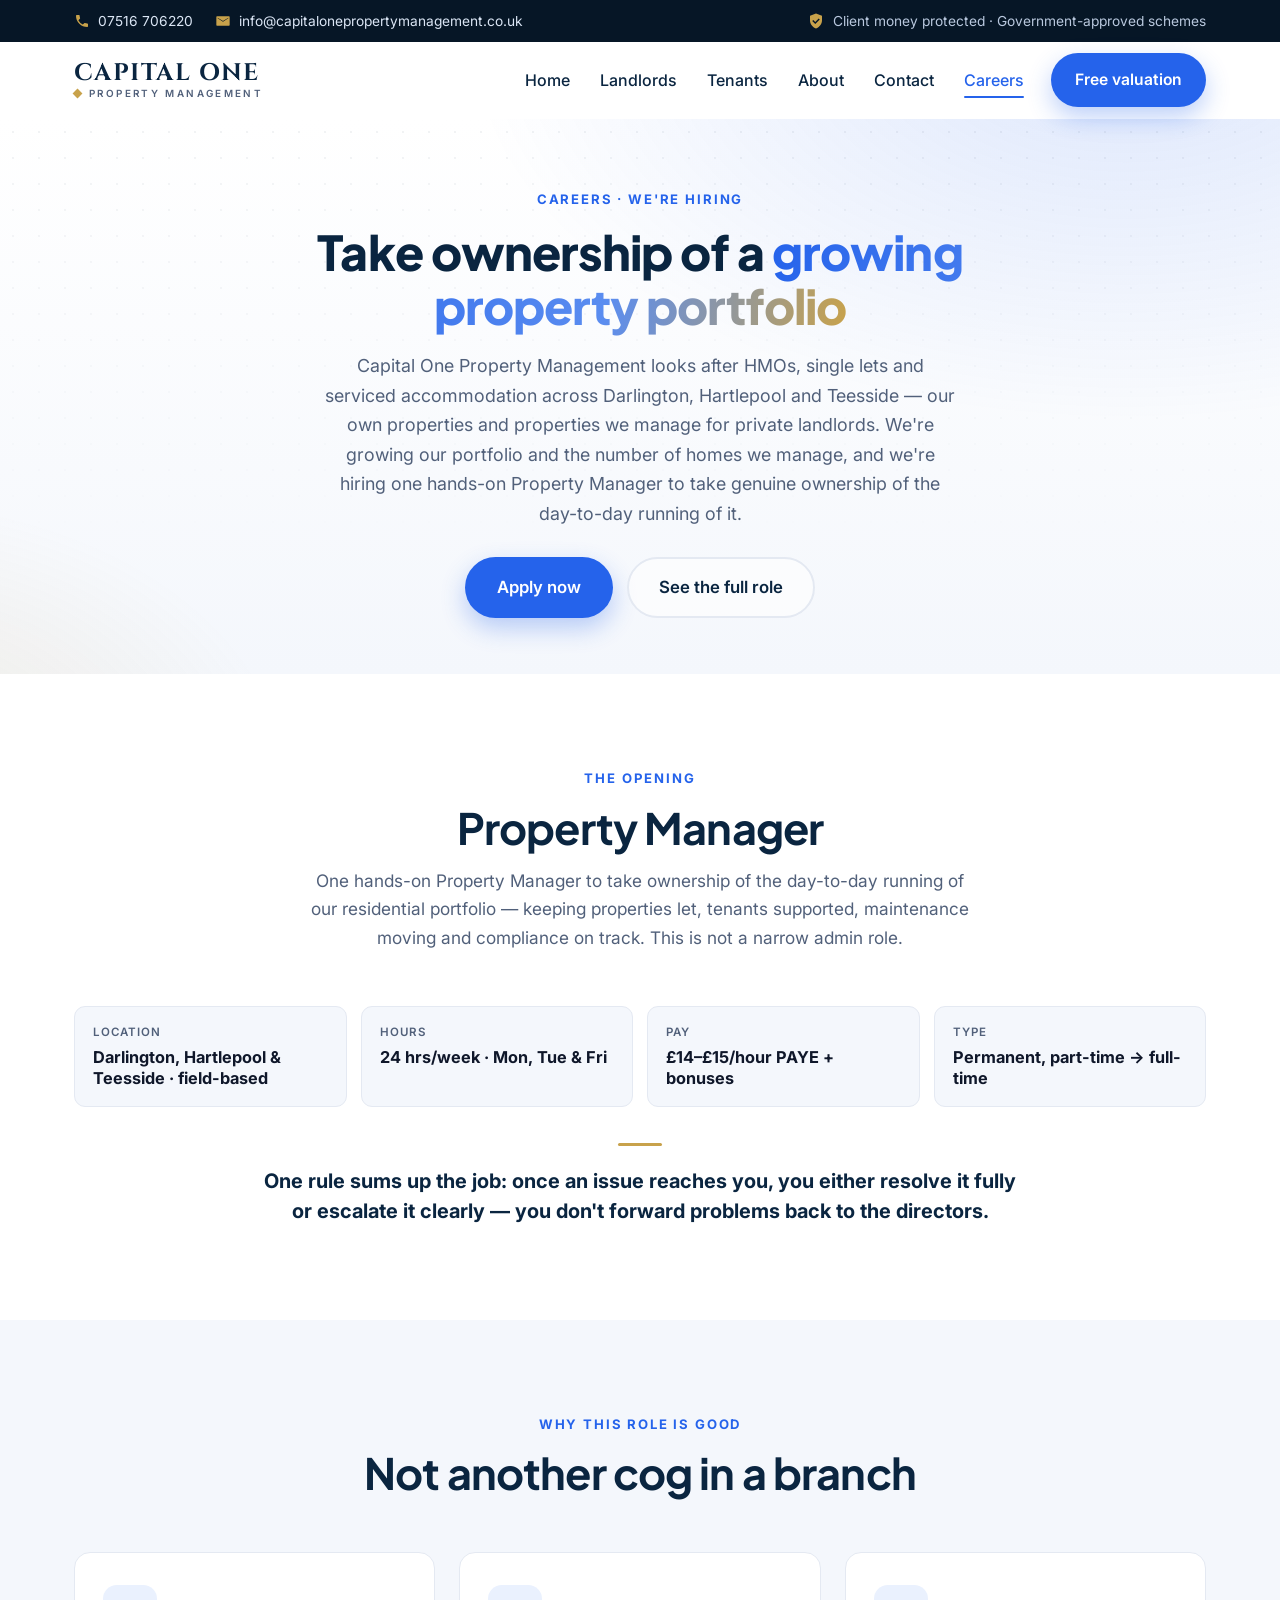
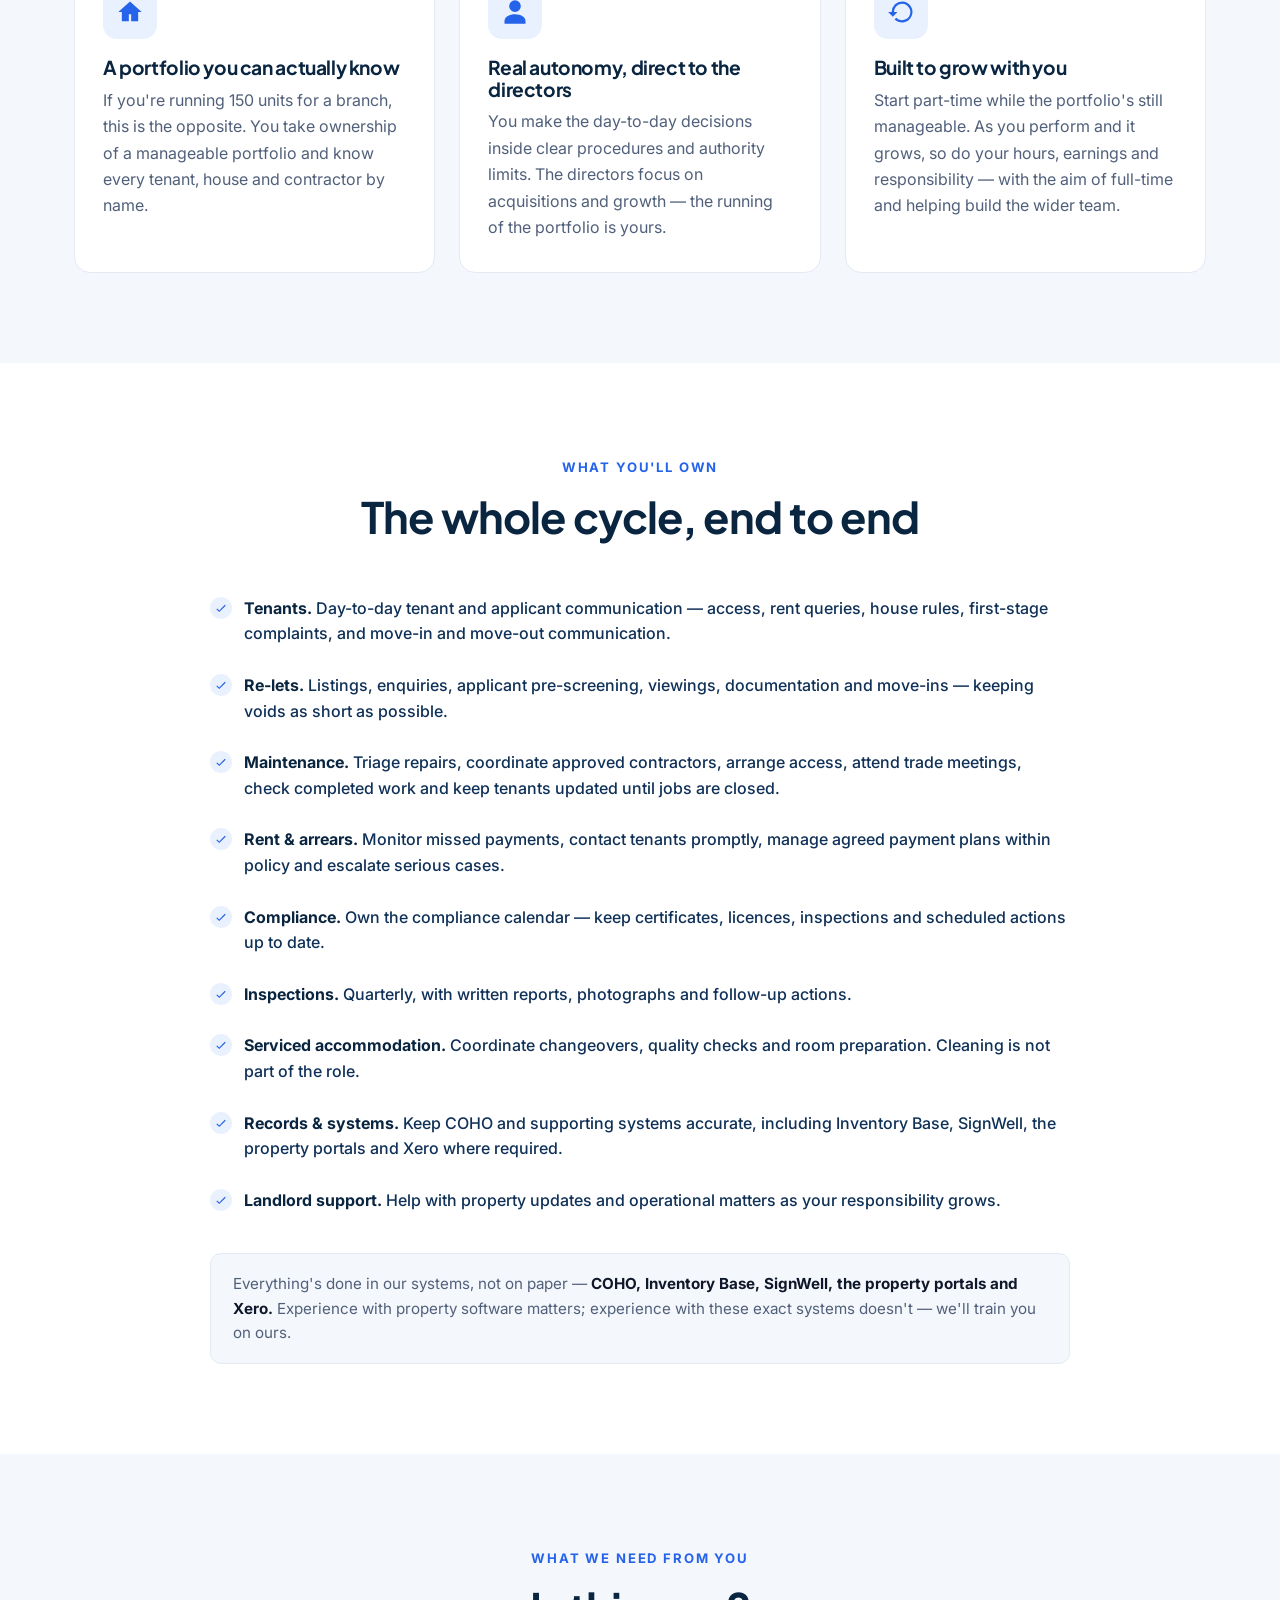
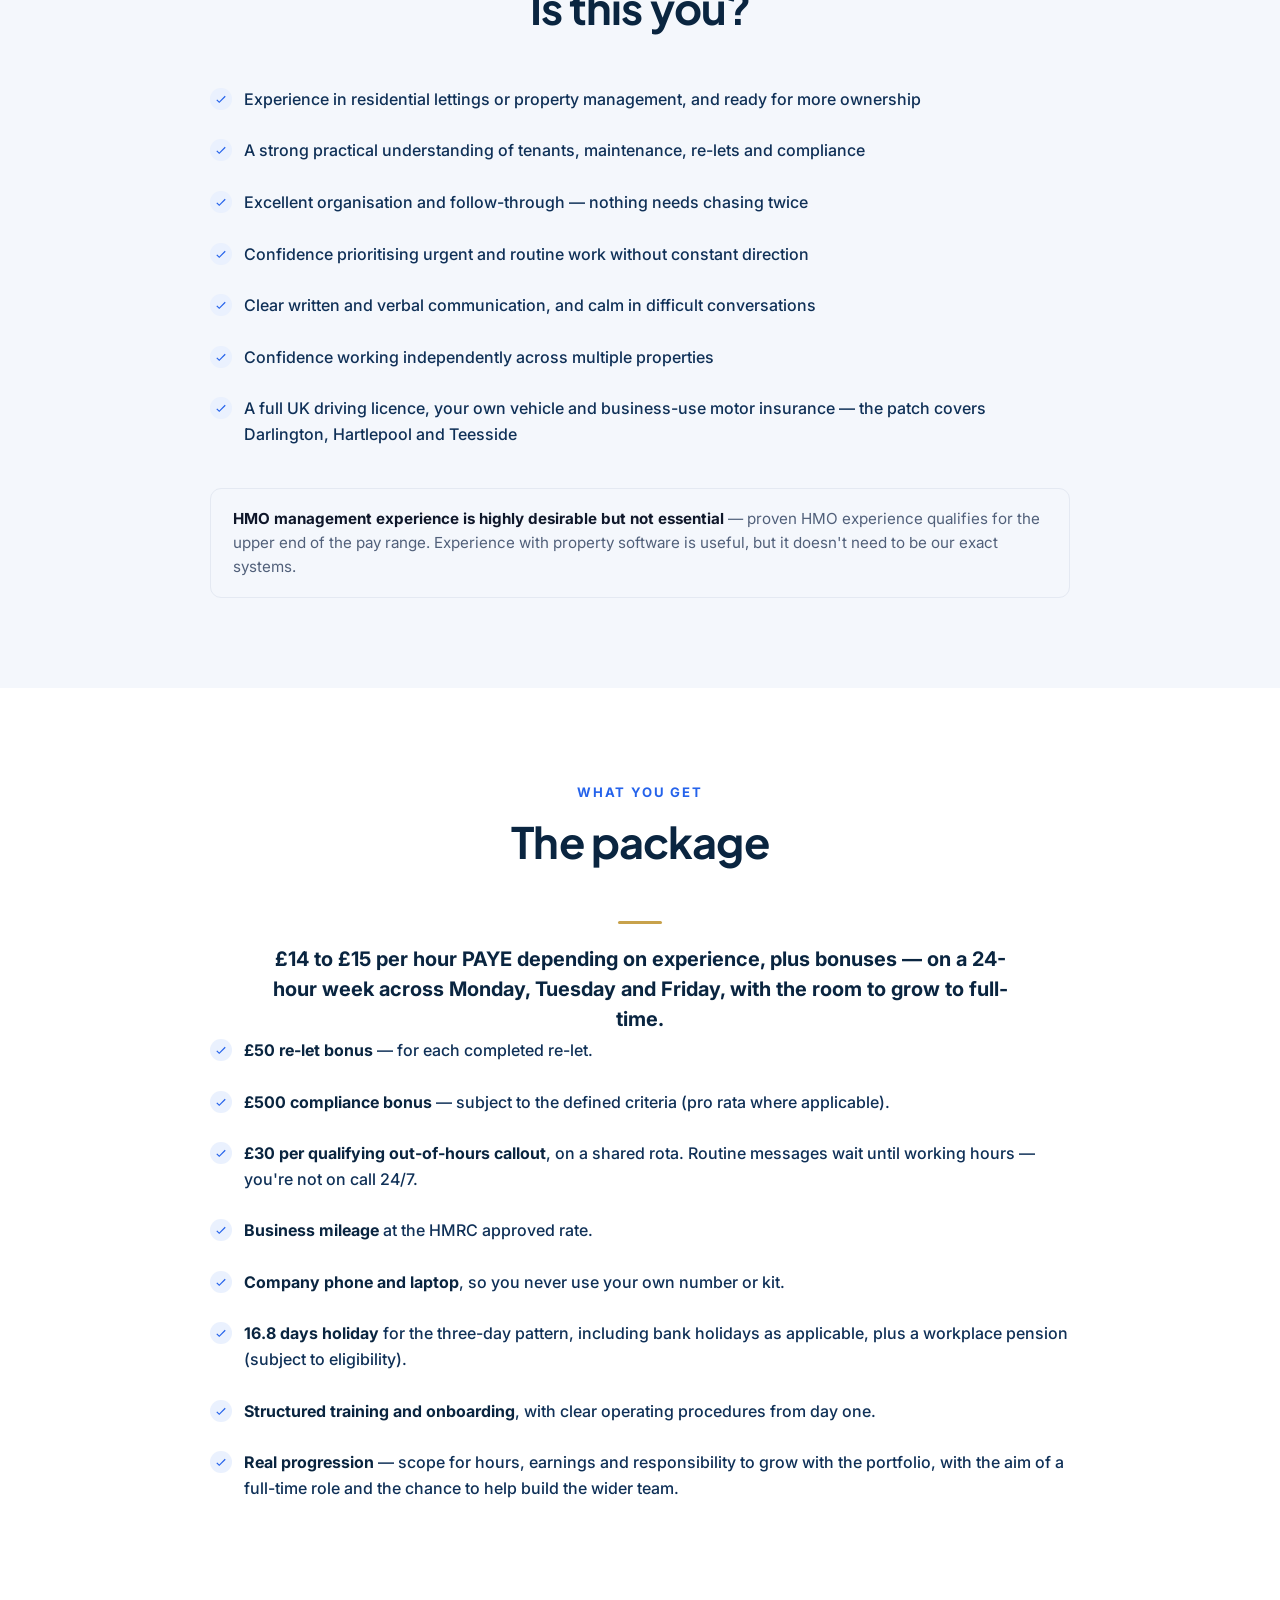
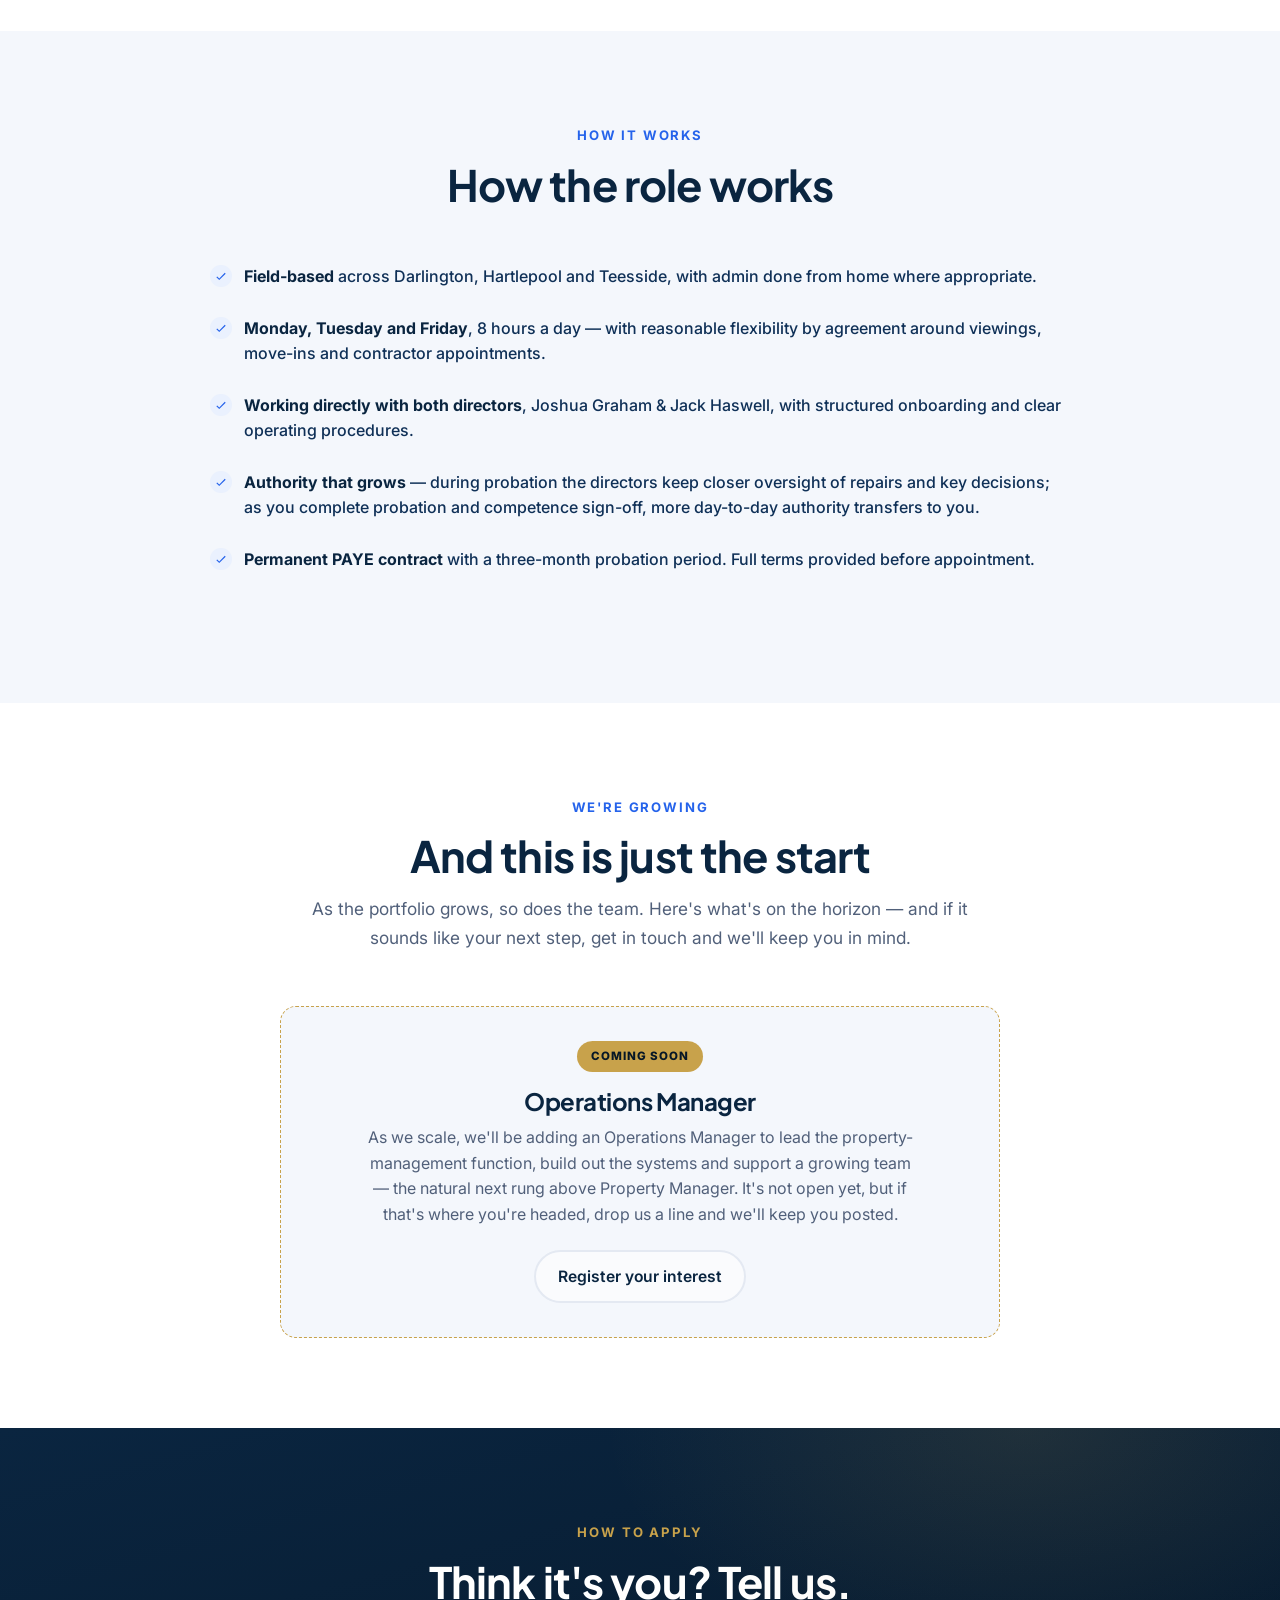
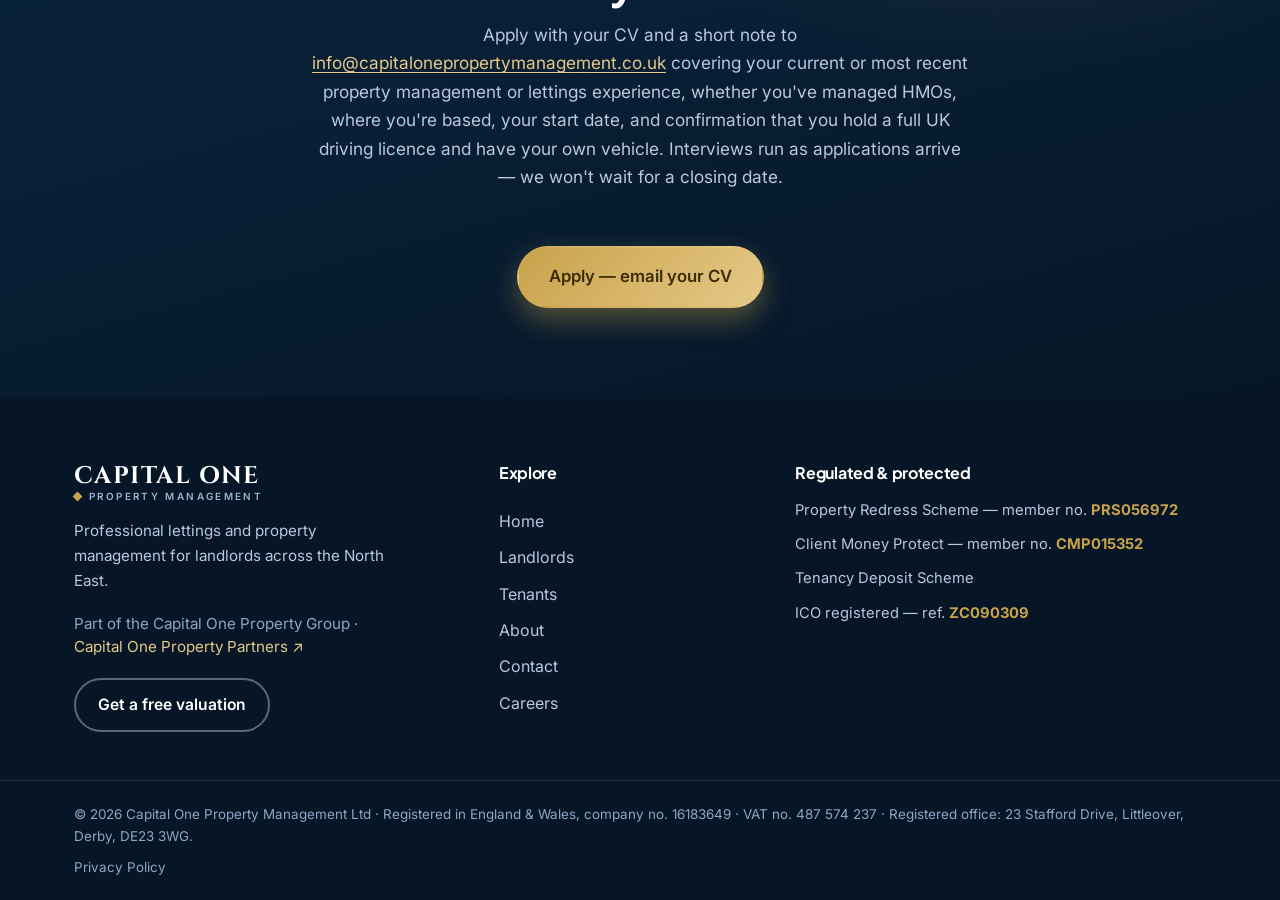
==== careers.html @ e1fc4dde "Add files via upload" ====
<!DOCTYPE html>
<html lang="en-GB">
<head>
  <meta charset="UTF-8" />
  <meta name="viewport" content="width=device-width, initial-scale=1.0" />
  <title>Careers | Capital One Property Management</title>
  <meta name="description" content="We're hiring a hands-on Property Manager for our residential portfolio across Darlington, Hartlepool and Teesside — HMOs, single lets and serviced accommodation. £14–£15/hour PAYE plus bonuses, 24 hours a week (Mon, Tue, Fri). Apply today." />
  <meta property="og:title" content="Careers — Property Manager | Capital One Property Management" />
  <meta property="og:description" content="Take ownership of a growing residential portfolio across Darlington, Hartlepool and Teesside. Real ownership, direct access to the directors, genuine progression." />
  <meta property="og:type" content="website" />
  <meta property="og:locale" content="en_GB" />
  <link rel="icon" href="assets/img/favicon.svg" type="image/svg+xml" />
  <link rel="preconnect" href="https://fonts.googleapis.com" />
  <link rel="preconnect" href="https://fonts.gstatic.com" crossorigin />
  <link href="https://fonts.googleapis.com/css2?family=Cinzel:wght@600;700&family=Inter:wght@400;500;600;700&family=Plus+Jakarta+Sans:wght@600;700;800&display=swap" rel="stylesheet" />
  <link rel="stylesheet" href="assets/css/styles.css" />
</head>
<body>
  <a class="skip-link" href="#main">Skip to content</a>
  <div class="scrollbar" id="scrollbar" aria-hidden="true"></div>

  <div class="utilbar">
    <div class="container utilbar__inner">
      <div class="utilbar__contact">
        <a href="tel:+447516706220" class="utilbar__item"><svg viewBox="0 0 24 24" aria-hidden="true"><path d="M6.6 10.8a15.1 15.1 0 0 0 6.6 6.6l2.2-2.2c.3-.3.7-.4 1-.2 1.1.4 2.4.6 3.6.6.6 0 1 .4 1 1V20c0 .6-.4 1-1 1A17 17 0 0 1 3 4c0-.6.4-1 1-1h3.5c.6 0 1 .4 1 1 0 1.3.2 2.5.6 3.6.1.4 0 .8-.3 1z"/></svg><span>07516 706220</span></a>
        <a href="mailto:info@capitalonepropertymanagement.co.uk" class="utilbar__item utilbar__item--email"><svg viewBox="0 0 24 24" aria-hidden="true"><path d="M3 5h18a1 1 0 0 1 1 1v12a1 1 0 0 1-1 1H3a1 1 0 0 1-1-1V6a1 1 0 0 1 1-1zm9 7L4 7v1l8 5 8-5V7z"/></svg><span>info@capitalonepropertymanagement.co.uk</span></a>
      </div>
      <div class="utilbar__badge"><svg viewBox="0 0 24 24" aria-hidden="true"><path d="M12 2 4 5v6c0 5 3.4 9.4 8 11 4.6-1.6 8-6 8-11V5l-8-3zm-1 14-4-4 1.4-1.4L11 13.2l4.6-4.6L17 10l-6 6z"/></svg><span>Client money protected &middot; Government-approved schemes</span></div>
    </div>
  </div>

  <header class="header" id="header">
    <div class="container header__inner">
      <a href="index.html" class="brand" aria-label="Capital One Property Management home">
        <span class="brand__name">Capital One</span>
        <span class="brand__sub"><i class="brand__diamond" aria-hidden="true"></i>Property Management</span>
      </a>
      <nav class="nav" id="nav" aria-label="Primary">
        <a href="index.html" class="nav__link">Home</a>
        <a href="landlords.html" class="nav__link">Landlords</a>
        <a href="tenants.html" class="nav__link">Tenants</a>
        <a href="about.html" class="nav__link">About</a>
        <a href="contact.html" class="nav__link">Contact</a>
        <a href="careers.html" class="nav__link is-active" aria-current="page">Careers</a>
        <a href="contact.html" class="btn btn--primary nav__cta">Free valuation</a>
      </nav>
      <button class="nav-toggle" id="navToggle" aria-label="Open menu" aria-expanded="false" aria-controls="nav"><span></span><span></span><span></span></button>
    </div>
  </header>

  <main id="main">
    <!-- PAGE HERO -->
    <section class="pagehero">
      <div class="hero__bg" aria-hidden="true"></div>
      <div class="container pagehero__inner reveal">
        <span class="eyebrow">Careers &middot; We're hiring</span>
        <h1>Take ownership of a <span class="grad-text">growing property portfolio</span></h1>
        <p>Capital One Property Management looks after HMOs, single lets and serviced accommodation across Darlington, Hartlepool and Teesside — our own properties and properties we manage for private landlords. We're growing our portfolio and the number of homes we manage, and we're hiring one hands-on Property Manager to take genuine ownership of the day-to-day running of it.</p>
        <div class="pagehero__cta">
          <a href="#apply" class="btn btn--primary btn--lg">Apply now</a>
          <a href="#role" class="btn btn--ghost btn--lg">See the full role</a>
        </div>
      </div>
    </section>

    <!-- ROLE OVERVIEW -->
    <section class="section" id="role">
      <div class="container">
        <div class="section__head reveal">
          <span class="eyebrow">The opening</span>
          <h2>Property Manager</h2>
          <p>One hands-on Property Manager to take ownership of the day-to-day running of our residential portfolio — keeping properties let, tenants supported, maintenance moving and compliance on track. This is not a narrow admin role.</p>
        </div>
        <dl class="jobfacts reveal">
          <div><dt>Location</dt><dd>Darlington, Hartlepool &amp; Teesside · field-based</dd></div>
          <div><dt>Hours</dt><dd>24 hrs/week · Mon, Tue &amp; Fri</dd></div>
          <div><dt>Pay</dt><dd>£14–£15/hour PAYE + bonuses</dd></div>
          <div><dt>Type</dt><dd>Permanent, part-time → full-time</dd></div>
        </dl>
        <div class="jobcallout reveal"><p>One rule sums up the job: once an issue reaches you, you either resolve it fully or escalate it clearly — you don't forward problems back to the directors.</p></div>
      </div>
    </section>

    <!-- WHY THIS ROLE -->
    <section class="section section--alt" id="why">
      <div class="container">
        <div class="section__head reveal">
          <span class="eyebrow">Why this role is good</span>
          <h2>Not another cog in a branch</h2>
        </div>
        <div class="features">
          <div class="feature reveal"><div class="feature__icon"><svg viewBox="0 0 24 24"><path d="M12 3 2 12h3v8h6v-6h2v6h6v-8h3z"/></svg></div><h3>A portfolio you can actually know</h3><p>If you're running 150 units for a branch, this is the opposite. You take ownership of a manageable portfolio and know every tenant, house and contractor by name.</p></div>
          <div class="feature reveal"><div class="feature__icon"><svg viewBox="0 0 24 24"><path d="M12 12a5 5 0 1 0 0-10 5 5 0 0 0 0 10zm0 2c-5 0-9 2.5-9 5.5V22h18v-2.5c0-3-4-5.5-9-5.5z"/></svg></div><h3>Real autonomy, direct to the directors</h3><p>You make the day-to-day decisions inside clear procedures and authority limits. The directors focus on acquisitions and growth — the running of the portfolio is yours.</p></div>
          <div class="feature reveal"><div class="feature__icon"><svg viewBox="0 0 24 24"><path d="M13 3a9 9 0 0 0-9 9H1l4 4 4-4H6a7 7 0 1 1 2 4.9l-1.5 1.5A9 9 0 1 0 13 3z"/></svg></div><h3>Built to grow with you</h3><p>Start part-time while the portfolio's still manageable. As you perform and it grows, so do your hours, earnings and responsibility — with the aim of full-time and helping build the wider team.</p></div>
        </div>
      </div>
    </section>

    <!-- WHAT YOU OWN -->
    <section class="section" id="own">
      <div class="container">
        <div class="section__head reveal">
          <span class="eyebrow">What you'll own</span>
          <h2>The whole cycle, end to end</h2>
        </div>
        <ul class="ticklist joblist reveal">
          <li><strong>Tenants.</strong> Day-to-day tenant and applicant communication — access, rent queries, house rules, first-stage complaints, and move-in and move-out communication.</li>
          <li><strong>Re-lets.</strong> Listings, enquiries, applicant pre-screening, viewings, documentation and move-ins — keeping voids as short as possible.</li>
          <li><strong>Maintenance.</strong> Triage repairs, coordinate approved contractors, arrange access, attend trade meetings, check completed work and keep tenants updated until jobs are closed.</li>
          <li><strong>Rent &amp; arrears.</strong> Monitor missed payments, contact tenants promptly, manage agreed payment plans within policy and escalate serious cases.</li>
          <li><strong>Compliance.</strong> Own the compliance calendar — keep certificates, licences, inspections and scheduled actions up to date.</li>
          <li><strong>Inspections.</strong> Quarterly, with written reports, photographs and follow-up actions.</li>
          <li><strong>Serviced accommodation.</strong> Coordinate changeovers, quality checks and room preparation. Cleaning is not part of the role.</li>
          <li><strong>Records &amp; systems.</strong> Keep COHO and supporting systems accurate, including Inventory Base, SignWell, the property portals and Xero where required.</li>
          <li><strong>Landlord support.</strong> Help with property updates and operational matters as your responsibility grows.</li>
        </ul>
        <div class="jobnote reveal">Everything's done in our systems, not on paper — <strong>COHO, Inventory Base, SignWell, the property portals and Xero.</strong> Experience with property software matters; experience with these exact systems doesn't — we'll train you on ours.</div>
      </div>
    </section>

    <!-- WHAT WE NEED -->
    <section class="section section--alt" id="need">
      <div class="container">
        <div class="section__head reveal">
          <span class="eyebrow">What we need from you</span>
          <h2>Is this you?</h2>
        </div>
        <ul class="ticklist joblist reveal">
          <li>Experience in residential lettings or property management, and ready for more ownership</li>
          <li>A strong practical understanding of tenants, maintenance, re-lets and compliance</li>
          <li>Excellent organisation and follow-through — nothing needs chasing twice</li>
          <li>Confidence prioritising urgent and routine work without constant direction</li>
          <li>Clear written and verbal communication, and calm in difficult conversations</li>
          <li>Confidence working independently across multiple properties</li>
          <li>A full UK driving licence, your own vehicle and business-use motor insurance — the patch covers Darlington, Hartlepool and Teesside</li>
        </ul>
        <div class="jobnote reveal"><strong>HMO management experience is highly desirable but not essential</strong> — proven HMO experience qualifies for the upper end of the pay range. Experience with property software is useful, but it doesn't need to be our exact systems.</div>
      </div>
    </section>

    <!-- WHAT YOU GET -->
    <section class="section" id="package">
      <div class="container">
        <div class="section__head reveal">
          <span class="eyebrow">What you get</span>
          <h2>The package</h2>
        </div>
        <div class="jobcallout reveal"><p>£14 to £15 per hour PAYE depending on experience, plus bonuses — on a 24-hour week across Monday, Tuesday and Friday, with the room to grow to full-time.</p></div>
        <ul class="ticklist joblist reveal">
          <li><strong>£50 re-let bonus</strong> — for each completed re-let.</li>
          <li><strong>£500 compliance bonus</strong> — subject to the defined criteria (pro rata where applicable).</li>
          <li><strong>£30 per qualifying out-of-hours callout</strong>, on a shared rota. Routine messages wait until working hours — you're not on call 24/7.</li>
          <li><strong>Business mileage</strong> at the HMRC approved rate.</li>
          <li><strong>Company phone and laptop</strong>, so you never use your own number or kit.</li>
          <li><strong>16.8 days holiday</strong> for the three-day pattern, including bank holidays as applicable, plus a workplace pension (subject to eligibility).</li>
          <li><strong>Structured training and onboarding</strong>, with clear operating procedures from day one.</li>
          <li><strong>Real progression</strong> — scope for hours, earnings and responsibility to grow with the portfolio, with the aim of a full-time role and the chance to help build the wider team.</li>
        </ul>
      </div>
    </section>

    <!-- PRACTICAL BITS -->
    <section class="section section--alt" id="practical">
      <div class="container">
        <div class="section__head reveal">
          <span class="eyebrow">How it works</span>
          <h2>How the role works</h2>
        </div>
        <ul class="ticklist joblist reveal">
          <li><strong>Field-based</strong> across Darlington, Hartlepool and Teesside, with admin done from home where appropriate.</li>
          <li><strong>Monday, Tuesday and Friday</strong>, 8 hours a day — with reasonable flexibility by agreement around viewings, move-ins and contractor appointments.</li>
          <li><strong>Working directly with both directors</strong>, Joshua Graham &amp; Jack Haswell, with structured onboarding and clear operating procedures.</li>
          <li><strong>Authority that grows</strong> — during probation the directors keep closer oversight of repairs and key decisions; as you complete probation and competence sign-off, more day-to-day authority transfers to you.</li>
          <li><strong>Permanent PAYE contract</strong> with a three-month probation period. Full terms provided before appointment.</li>
        </ul>
      </div>
    </section>

    <!-- WE'RE GROWING -->
    <section class="section" id="growing">
      <div class="container">
        <div class="section__head reveal">
          <span class="eyebrow">We're growing</span>
          <h2>And this is just the start</h2>
          <p>As the portfolio grows, so does the team. Here's what's on the horizon — and if it sounds like your next step, get in touch and we'll keep you in mind.</p>
        </div>
        <div class="comingsoon reveal">
          <span class="comingsoon__flag">Coming soon</span>
          <h3>Operations Manager</h3>
          <p>As we scale, we'll be adding an Operations Manager to lead the property-management function, build out the systems and support a growing team — the natural next rung above Property Manager. It's not open yet, but if that's where you're headed, drop us a line and we'll keep you posted.</p>
          <a href="mailto:info@capitalonepropertymanagement.co.uk?subject=Operations%20Manager%20%E2%80%94%20register%20interest" class="btn btn--ghost">Register your interest</a>
        </div>
      </div>
    </section>

    <!-- HOW TO APPLY -->
    <section class="section section--dark" id="apply">
      <div class="container">
        <div class="section__head section__head--light reveal">
          <span class="eyebrow eyebrow--gold">How to apply</span>
          <h2>Think it's you? Tell us.</h2>
          <p>Apply with your CV and a short note to <a href="mailto:info@capitalonepropertymanagement.co.uk?subject=Property%20Manager%20application">info@capitalonepropertymanagement.co.uk</a> covering your current or most recent property management or lettings experience, whether you've managed HMOs, where you're based, your start date, and confirmation that you hold a full UK driving licence and have your own vehicle. Interviews run as applications arrive — we won't wait for a closing date.</p>
        </div>
        <div class="section__cta reveal">
          <a href="mailto:info@capitalonepropertymanagement.co.uk?subject=Property%20Manager%20application" class="btn btn--gold btn--lg">Apply — email your CV</a>
        </div>
      </div>
    </section>
  </main>

  <footer class="footer">
    <div class="container footer__inner">
      <div class="footer__brand">
        <a href="index.html" class="brand brand--light"><span class="brand__name">Capital One</span><span class="brand__sub"><i class="brand__diamond" aria-hidden="true"></i>Property Management</span></a>
        <p>Professional lettings and property management for landlords across the North East.</p>
        <p class="footer__group">Part of the Capital One Property Group &middot; <a href="https://capitalonepropertypartners.com" target="_blank" rel="noopener">Capital One Property Partners ↗</a></p>
        <a href="contact.html" class="btn btn--ghost btn--light">Get a free valuation</a>
      </div>
      <nav class="footer__nav" aria-label="Footer">
        <h4>Explore</h4>
        <a href="index.html">Home</a><a href="landlords.html">Landlords</a><a href="tenants.html">Tenants</a><a href="about.html">About</a><a href="contact.html">Contact</a><a href="careers.html">Careers</a>
      </nav>
      <div class="footer__legal-block">
        <h4>Regulated &amp; protected</h4>
        <ul>
          <li>Property Redress Scheme — member no. <strong>PRS056972</strong></li>
          <li>Client Money Protect — member no. <strong>CMP015352</strong></li>
          <li>Tenancy Deposit Scheme</li>
          <li>ICO registered — ref. <strong>ZC090309</strong></li>
        </ul>
      </div>
    </div>
    <div class="footer__bar">
      <div class="container footer__bar-inner">
        <p>&copy; <span id="year">2026</span> Capital One Property Management Ltd &middot; Registered in England &amp; Wales, company no. 16183649 &middot; VAT no. 487 574 237 &middot; Registered office: 23 Stafford Drive, Littleover, Derby, DE23 3WG.</p>
        <a class="footer__bar-link" href="privacy.html">Privacy Policy</a>
      </div>
    </div>
  </footer>

  <button class="totop" id="toTop" aria-label="Back to top"><svg viewBox="0 0 24 24"><path d="M12 8l-6 6 1.4 1.4L12 10.8l4.6 4.6L18 14z"/></svg></button>
  <a href="#apply" class="floatcta" aria-label="Apply for the Property Manager role">Apply now</a>
  <script src="assets/js/script.js" defer></script>
  <!-- Cloudflare Web Analytics --><script type='module' src='https://static.cloudflareinsights.com/beacon.min.js' data-cf-beacon='{"token": "6f27f453384b4929b04c7656e45aa6ba"}'></script><!-- End Cloudflare Web Analytics -->
</body>
</html>
---- assets/css/styles.css ----
/* =========================================================
   Capital One Property Management — premium corporate theme
   ========================================================= */

:root {
  --navy: #0a2540;
  --navy-700: #0f3057;
  --navy-900: #061626;
  --blue: #2563eb;
  --blue-600: #1d4fd7;
  --blue-tint: #eaf1fe;
  --gold: #c8a24b;
  --gold-soft: #e6c987;
  --ink: #0f172a;
  --muted: #51607a;
  --line: #e4e9f2;
  --bg: #ffffff;
  --bg-alt: #f4f7fc;
  --white: #ffffff;
  --radius: 16px;
  --radius-sm: 11px;
  --radius-lg: 22px;
  --shadow-sm: 0 1px 3px rgba(10, 37, 64, .08), 0 1px 2px rgba(10, 37, 64, .05);
  --shadow: 0 12px 34px rgba(10, 37, 64, .12);
  --shadow-lg: 0 30px 70px rgba(10, 37, 64, .22);
  --maxw: 1180px;
  --ease: cubic-bezier(.2, .7, .3, 1);
}

* { box-sizing: border-box; margin: 0; padding: 0; }
html { scroll-behavior: smooth; scroll-padding-top: 120px; -webkit-text-size-adjust: 100%; }
body {
  font-family: "Inter", system-ui, -apple-system, "Segoe UI", Roboto, sans-serif;
  color: var(--ink); background: var(--bg); line-height: 1.65;
  -webkit-font-smoothing: antialiased; text-rendering: optimizeLegibility; overflow-x: hidden;
}
h1, h2, h3, h4, .brand__text strong {
  font-family: "Plus Jakarta Sans", "Inter", system-ui, sans-serif;
  line-height: 1.13; letter-spacing: -0.02em; color: var(--navy);
}
img, svg { max-width: 100%; display: block; }
img { image-orientation: from-image; }
a { color: var(--blue); text-decoration: none; }
ul { list-style: none; }
::selection { background: var(--blue); color: #fff; }

.container { width: 100%; max-width: var(--maxw); margin-inline: auto; padding-inline: 24px; }
.container--narrow { max-width: 820px; }

.skip-link { position: absolute; left: -999px; top: 0; z-index: 300; background: var(--navy); color: #fff; padding: 10px 16px; border-radius: 0 0 8px 0; }
.skip-link:focus { left: 0; }

.grad-text { background: linear-gradient(100deg, var(--blue), #5b8df0 60%, var(--gold)); -webkit-background-clip: text; background-clip: text; color: transparent; }

/* ---------- Scroll progress ---------- */
.scrollbar { position: fixed; top: 0; left: 0; height: 3px; width: 0; z-index: 250; background: linear-gradient(90deg, var(--blue), var(--gold)); transition: width .1s linear; }

/* ---------- Buttons ---------- */
.btn {
  --btn-bg: var(--blue);
  display: inline-flex; align-items: center; justify-content: center; gap: 9px;
  font-weight: 600; font-family: inherit; font-size: .98rem; padding: 12px 22px;
  border-radius: 999px; border: 2px solid transparent; cursor: pointer;
  transition: transform .15s var(--ease), box-shadow .2s var(--ease), background .2s, color .2s, border-color .2s;
  white-space: nowrap; position: relative; overflow: hidden;
}
.btn svg { fill: currentColor; }
.btn--primary { background: var(--btn-bg); color: #fff; box-shadow: 0 10px 24px rgba(37, 99, 235, .30); }
.btn--primary:hover { background: var(--blue-600); transform: translateY(-2px); box-shadow: 0 16px 30px rgba(37, 99, 235, .38); }
.btn--ghost { background: rgba(255, 255, 255, .6); color: var(--navy); border-color: var(--line); }
.btn--ghost:hover { border-color: var(--navy); transform: translateY(-2px); background: #fff; }
.btn--gold { background: linear-gradient(135deg, var(--gold), var(--gold-soft)); color: #3a2c08; box-shadow: 0 12px 28px rgba(200, 162, 75, .4); }
.btn--gold:hover { transform: translateY(-2px); box-shadow: 0 16px 34px rgba(200, 162, 75, .5); }
.btn--light { color: #fff; border-color: rgba(255, 255, 255, .35); background: transparent; }
.btn--light:hover { background: rgba(255, 255, 255, .12); border-color: #fff; }
.btn--lg { padding: 15px 30px; font-size: 1.05rem; }
.btn--block { width: 100%; }

.eyebrow { display: inline-block; font-weight: 700; font-size: .82rem; letter-spacing: .14em; text-transform: uppercase; color: var(--blue); margin-bottom: 14px; }
.eyebrow--gold { color: var(--gold); }

.glass { background: rgba(255, 255, 255, .82); backdrop-filter: blur(14px) saturate(160%); -webkit-backdrop-filter: blur(14px) saturate(160%); border: 1px solid rgba(255, 255, 255, .7); }

/* ---------- Utility bar ---------- */
.utilbar { background: var(--navy-900); color: #cdd9ea; font-size: .86rem; }
.utilbar__inner { display: flex; align-items: center; justify-content: space-between; min-height: 42px; gap: 16px; }
.utilbar__contact { display: flex; gap: 22px; }
.utilbar__item { display: inline-flex; align-items: center; gap: 8px; color: #dbe6f5; }
.utilbar__item:hover { color: #fff; }
.utilbar__item svg { width: 16px; height: 16px; fill: var(--gold); }
.utilbar__badge { display: inline-flex; align-items: center; gap: 8px; color: #b9c8de; }
.utilbar__badge svg { width: 18px; height: 18px; fill: var(--gold); }

/* ---------- Header ---------- */
.header { position: sticky; top: 0; z-index: 100; background: rgba(255, 255, 255, .9); backdrop-filter: saturate(180%) blur(12px); border-bottom: 1px solid transparent; transition: box-shadow .25s, border-color .25s; }
.header.is-scrolled { box-shadow: var(--shadow-sm); border-color: var(--line); }
.header__inner { display: flex; align-items: center; justify-content: space-between; min-height: 76px; gap: 16px; }
.brand { display: inline-flex; flex-direction: column; align-items: flex-start; gap: 4px; line-height: 1; }
.brand__name { font-family: "Cinzel", Georgia, "Times New Roman", serif; font-weight: 700; font-size: 1.5rem; letter-spacing: .06em; text-transform: uppercase; color: var(--navy); }
.brand__sub { display: inline-flex; align-items: center; gap: 8px; font-size: .62rem; font-weight: 600; letter-spacing: .24em; text-transform: uppercase; color: var(--muted); }
.brand__diamond { width: 7px; height: 7px; background: var(--gold); transform: rotate(45deg); flex: none; }
.brand--light .brand__name { color: #fff; }
.brand--light .brand__sub { color: #9fb3cf; }
.hero__assure { margin-bottom: 0; }
.nav { display: flex; align-items: center; gap: 4px; }
.nav__link { color: var(--navy); font-weight: 500; padding: 10px 13px; border-radius: 8px; position: relative; }
.nav__link::after { content: ""; position: absolute; left: 13px; right: 13px; bottom: 5px; height: 2px; background: var(--blue); transform: scaleX(0); transform-origin: left; transition: transform .25s var(--ease); border-radius: 2px; }
.nav__link:hover::after, .nav__link.is-active::after { transform: scaleX(1); }
.nav__link.is-active { color: var(--blue); }
.nav__cta { margin-left: 10px; color: #fff; }
.nav__cta::after { display: none; }
.nav-toggle { display: none; flex-direction: column; gap: 5px; background: none; border: 0; cursor: pointer; padding: 10px; }
.nav-toggle span { width: 26px; height: 2.5px; background: var(--navy); border-radius: 2px; transition: .3s var(--ease); }
.nav-toggle[aria-expanded="true"] span:nth-child(1) { transform: translateY(7.5px) rotate(45deg); }
.nav-toggle[aria-expanded="true"] span:nth-child(2) { opacity: 0; }
.nav-toggle[aria-expanded="true"] span:nth-child(3) { transform: translateY(-7.5px) rotate(-45deg); }

/* ---------- Hero ---------- */
.hero { position: relative; overflow: hidden; }
.hero__bg {
  position: absolute; inset: 0; z-index: -1;
  background:
    radial-gradient(1200px 700px at 88% -15%, rgba(37, 99, 235, .16), transparent 55%),
    radial-gradient(760px 520px at -10% 120%, rgba(200, 162, 75, .14), transparent 55%),
    linear-gradient(180deg, #fff 0%, var(--bg-alt) 100%);
}
.hero__bg::before { content: ""; position: absolute; inset: 0; background-image: radial-gradient(rgba(10, 37, 64, .055) 1px, transparent 1px); background-size: 26px 26px; mask-image: linear-gradient(180deg, #000, transparent 80%); }
.hero__inner { display: grid; grid-template-columns: 1.05fr .95fr; gap: 60px; align-items: center; padding-block: 70px 92px; }
.badge-pill { display: inline-flex; align-items: center; gap: 9px; background: #fff; border: 1px solid var(--line); box-shadow: var(--shadow-sm); border-radius: 999px; padding: 7px 16px; font-size: .86rem; font-weight: 600; color: var(--navy-700); margin-bottom: 22px; }
.badge-pill__dot { width: 9px; height: 9px; border-radius: 50%; background: #1aa472; box-shadow: 0 0 0 0 rgba(26, 164, 114, .5); animation: pulse 2s infinite; }
@keyframes pulse { 0% { box-shadow: 0 0 0 0 rgba(26, 164, 114, .5); } 70% { box-shadow: 0 0 0 8px rgba(26, 164, 114, 0); } 100% { box-shadow: 0 0 0 0 rgba(26, 164, 114, 0); } }
.hero h1 { font-size: clamp(2.3rem, 5vw, 3.7rem); font-weight: 800; }
.hero__lead { font-size: 1.18rem; color: var(--muted); margin: 22px 0 32px; max-width: 40ch; }
.hero__actions { display: flex; flex-wrap: wrap; gap: 14px; margin-bottom: 30px; }
.hero__trust { display: flex; align-items: center; gap: 14px; }
.stars { color: var(--gold); font-size: 1.15rem; letter-spacing: 2px; }
.hero__trust p { color: var(--muted); font-size: .95rem; }
.hero__trust strong { color: var(--navy); }

.hero__visual { position: relative; }
.quickform { border-radius: var(--radius-lg); padding: 30px 28px; box-shadow: var(--shadow-lg); }
.quickform__head { margin-bottom: 20px; }
.quickform__tag { display: inline-block; font-size: .74rem; font-weight: 700; letter-spacing: .08em; text-transform: uppercase; color: var(--blue); background: var(--blue-tint); padding: 5px 12px; border-radius: 999px; margin-bottom: 12px; }
.quickform__title { font-size: 1.42rem; }
.quickform__sub { color: var(--muted); margin-top: 8px; font-size: .96rem; }
.quickform__note { font-size: .78rem; color: var(--muted); margin-top: 14px; line-height: 1.5; }

.floatchip { position: absolute; display: flex; align-items: center; gap: 11px; background: #fff; border: 1px solid var(--line); border-radius: 14px; padding: 12px 16px; box-shadow: var(--shadow); animation: float 5s ease-in-out infinite; }
.floatchip strong { display: block; font-size: .92rem; color: var(--navy); font-weight: 700; }
.floatchip small { color: var(--muted); font-size: .78rem; }
.floatchip svg { width: 26px; height: 26px; fill: var(--gold); }
.floatchip--rent { bottom: -28px; left: -34px; }
.floatchip--rent .floatchip__icon { display: grid; place-items: center; width: 30px; height: 30px; border-radius: 50%; background: #e6f6ee; color: #0d7a45; font-weight: 800; }
.floatchip--shield { bottom: -28px; right: -34px; animation-delay: 1.5s; }
@keyframes float { 0%, 100% { transform: translateY(0); } 50% { transform: translateY(-10px); } }

/* ---------- Trust strip ---------- */
.trustbar { background: var(--navy); color: #fff; }
.trustbar__inner { display: flex; align-items: center; gap: 30px; flex-wrap: wrap; padding-block: 18px; }
.trustbar__label { font-size: .78rem; letter-spacing: .14em; text-transform: uppercase; color: #9fb3cf; }
.trustbar__logos { display: flex; flex-wrap: wrap; gap: 14px 30px; }
.trustbar__logos li { font-family: "Plus Jakarta Sans", sans-serif; font-weight: 700; font-size: .98rem; color: #e7eefa; display: flex; align-items: center; gap: 8px; }
.trustbar__logos li::before { content: ""; width: 7px; height: 7px; border-radius: 50%; background: var(--gold); }

/* ---------- Stats ---------- */
.stats { padding-block: 58px; }
.stats__grid { display: grid; grid-template-columns: repeat(4, 1fr); gap: 18px; }
.stat { text-align: center; padding: 18px; border-radius: var(--radius); position: relative; }
.stat:not(:last-child)::after { content: ""; position: absolute; right: 0; top: 22%; height: 56%; width: 1px; background: var(--line); }
.stat__num { display: block; font-family: "Plus Jakarta Sans", sans-serif; font-weight: 800; font-size: clamp(2.2rem, 4vw, 3rem); color: var(--blue); line-height: 1; }
.stat__label { display: block; margin-top: 10px; color: var(--muted); font-weight: 500; }

/* ---------- Sections ---------- */
.section { padding-block: 90px; }
.section--alt { background: var(--bg-alt); }
.section--dark { background: linear-gradient(165deg, var(--navy) 0%, var(--navy-900) 100%); color: #d7e2f1; position: relative; overflow: hidden; }
.section--dark::before { content: ""; position: absolute; inset: 0; background: radial-gradient(700px 400px at 80% 0%, rgba(200, 162, 75, .12), transparent 60%); }
.section__head { max-width: 660px; margin: 0 auto 54px; text-align: center; }
.section__head h2 { font-size: clamp(1.9rem, 3.6vw, 2.7rem); }
.section__head p { color: var(--muted); font-size: 1.08rem; margin-top: 14px; }
.section__head--light h2 { color: #fff; }
.section__head--light p { color: #b9c8de; }

/* ---------- Photo placeholder ---------- */
.ph { position: relative; display: grid; place-content: center; justify-items: center; gap: 12px; border-radius: var(--radius-lg); background: linear-gradient(150deg, var(--navy), var(--blue)); color: rgba(255, 255, 255, .9); text-align: center; overflow: hidden; box-shadow: var(--shadow); }
.ph::before { content: ""; position: absolute; inset: 0; background-image: radial-gradient(rgba(255, 255, 255, .14) 1px, transparent 1px); background-size: 22px 22px; }
.ph svg { width: 54px; height: 54px; fill: rgba(255, 255, 255, .85); position: relative; }
.ph span { position: relative; font-weight: 600; font-size: .95rem; letter-spacing: .02em; border: 1px dashed rgba(255, 255, 255, .45); padding: 6px 14px; border-radius: 999px; }
.ph--tall { aspect-ratio: 4 / 5; }
.ph--wide { aspect-ratio: 16 / 10; }

/* ---------- Intro ---------- */
.intro__grid { display: grid; grid-template-columns: .85fr 1fr; gap: 56px; align-items: center; }
.intro__media { position: relative; }
.intro__badge { position: absolute; right: -18px; bottom: 26px; display: flex; flex-direction: column; padding: 16px 20px; border-radius: var(--radius); box-shadow: var(--shadow); max-width: 180px; }
.intro__badge-num { font-family: "Plus Jakarta Sans", sans-serif; font-weight: 800; font-size: 1.9rem; color: var(--blue); line-height: 1; }
.intro__badge-txt { font-size: .82rem; color: var(--muted); margin-top: 4px; }
.intro__content h2 { font-size: clamp(1.7rem, 3.2vw, 2.4rem); }
.intro__content p { color: var(--muted); margin: 16px 0 22px; font-size: 1.06rem; }
.ticklist { display: grid; gap: 12px; margin-bottom: 26px; }
.ticklist li { position: relative; padding-left: 34px; color: var(--navy-700); font-weight: 500; }
.ticklist li::before { content: ""; position: absolute; left: 0; top: 1px; width: 22px; height: 22px; border-radius: 50%; background: var(--blue-tint) url("data:image/svg+xml,%3Csvg xmlns='http://www.w3.org/2000/svg' viewBox='0 0 24 24' fill='%232563eb'%3E%3Cpath d='m9 16.2-3.5-3.5L4 14.2 9 19l11-11-1.5-1.5z'/%3E%3C/svg%3E") center / 14px no-repeat; }
.link-arrow { display: inline-flex; align-items: center; gap: 8px; font-weight: 600; color: var(--blue); }
.link-arrow svg { width: 20px; height: 20px; fill: currentColor; transition: transform .2s var(--ease); }
.link-arrow:hover svg { transform: translateX(4px); }

/* ---------- Packages ---------- */
.packages { display: grid; grid-template-columns: 1fr 1fr; gap: 26px; align-items: start; }
.package { position: relative; background: #fff; border: 1px solid var(--line); border-radius: var(--radius); padding: 34px 30px; box-shadow: var(--shadow-sm); transition: transform .25s var(--ease), box-shadow .25s; }
.package:hover { transform: translateY(-5px); box-shadow: var(--shadow); }
.package--featured { border: 2px solid var(--blue); box-shadow: var(--shadow); }
.package__flag { position: absolute; top: -13px; left: 30px; background: var(--blue); color: #fff; font-size: .76rem; font-weight: 700; letter-spacing: .06em; text-transform: uppercase; padding: 5px 14px; border-radius: 999px; }
.package__name { font-size: 1.55rem; }
.package__for { color: var(--muted); margin: 8px 0 20px; }
.package__list { margin-bottom: 26px; display: grid; gap: 12px; }
.package__list li { position: relative; padding-left: 30px; color: var(--navy-700); }
.package__list li em { color: var(--navy); font-style: normal; font-weight: 600; }
.package__list li::before { content: ""; position: absolute; left: 0; top: 3px; width: 18px; height: 18px; border-radius: 50%; background: var(--blue-tint) url("data:image/svg+xml,%3Csvg xmlns='http://www.w3.org/2000/svg' viewBox='0 0 24 24' fill='%232563eb'%3E%3Cpath d='m9 16.2-3.5-3.5L4 14.2 9 19l11-11-1.5-1.5z'/%3E%3C/svg%3E") center / 13px no-repeat; }
.packages__note { text-align: center; margin-top: 28px; color: var(--muted); }
.packages__note--fine { font-size: .86rem; margin-top: 10px; max-width: 70ch; margin-left: auto; margin-right: auto; }
.package__price { font-family: "Plus Jakarta Sans", "Inter", system-ui, sans-serif; font-size: 2.6rem; font-weight: 800; color: var(--navy); line-height: 1; letter-spacing: -0.02em; margin: 2px 0 3px; }
.package__vat { font-size: 1rem; font-weight: 600; color: var(--muted); letter-spacing: 0; }
.package__unit { font-size: .88rem; color: var(--muted); margin: 0 0 18px; }
.package__extra { margin-top: 20px; padding-top: 16px; border-top: 1px dashed var(--line); font-size: .88rem; color: var(--muted); line-height: 1.5; }
.package__extra strong { color: var(--navy-700); font-weight: 700; }

/* ---------- Steps ---------- */
.steps { display: grid; grid-template-columns: repeat(4, 1fr); gap: 24px; position: relative; }
.step { background: #fff; border: 1px solid var(--line); border-radius: var(--radius); padding: 30px 24px; position: relative; transition: transform .25s var(--ease), box-shadow .25s; }
.step:hover { transform: translateY(-5px); box-shadow: var(--shadow); }
.step__num { display: grid; place-items: center; width: 48px; height: 48px; border-radius: 13px; background: linear-gradient(135deg, var(--navy), var(--blue)); color: #fff; font-family: "Plus Jakarta Sans", sans-serif; font-weight: 800; font-size: 1.25rem; margin-bottom: 18px; box-shadow: 0 8px 18px rgba(37, 99, 235, .3); }
.step h3 { font-size: 1.18rem; margin-bottom: 8px; }
.step p { color: var(--muted); font-size: .96rem; }

/* ---------- Features ---------- */
.features { display: grid; grid-template-columns: repeat(3, 1fr); gap: 24px; }
.feature { background: #fff; border: 1px solid var(--line); border-radius: var(--radius); padding: 32px 28px; transition: transform .25s var(--ease), box-shadow .25s; }
.feature:hover { transform: translateY(-5px); box-shadow: var(--shadow); }
.feature__icon { width: 54px; height: 54px; border-radius: 14px; background: var(--blue-tint); display: grid; place-items: center; margin-bottom: 18px; }
.feature__icon svg { width: 28px; height: 28px; fill: var(--blue); }
.feature h3 { font-size: 1.2rem; margin-bottom: 8px; }
.feature p { color: var(--muted); }

/* ---------- Areas (interactive) ---------- */
.areas { display: grid; grid-template-columns: 1.1fr .9fr; gap: 50px; align-items: center; }
.areas__content h2 { font-size: clamp(1.8rem, 3.4vw, 2.5rem); }
.areas__content > p { color: var(--muted); margin: 14px 0 24px; font-size: 1.06rem; }
.areas__chips { display: flex; flex-wrap: wrap; gap: 10px; }
.chip { font: inherit; font-weight: 600; font-size: .95rem; color: var(--navy-700); background: #fff; border: 1.5px solid var(--line); padding: 10px 18px; border-radius: 999px; cursor: pointer; transition: all .2s var(--ease); }
.chip:hover { border-color: var(--blue); color: var(--blue); transform: translateY(-2px); }
.chip.is-active { background: var(--blue); border-color: var(--blue); color: #fff; box-shadow: 0 8px 18px rgba(37, 99, 235, .3); }
.areas__caption { margin-top: 14px; font-size: .82rem; color: var(--muted); font-style: italic; }
.areas__panel { border-radius: var(--radius-lg); padding: 34px 32px; box-shadow: var(--shadow); text-align: center; }
.areas__panel-icon { width: 64px; height: 64px; border-radius: 50%; background: var(--blue-tint); display: grid; place-items: center; margin: 0 auto 18px; }
.areas__panel-icon svg { width: 32px; height: 32px; fill: var(--blue); }
.areas__panel h3 { font-size: 1.4rem; margin-bottom: 10px; transition: opacity .2s; }
.areas__panel p { color: var(--muted); margin-bottom: 22px; }

/* ---------- Protection ---------- */
.protection { display: grid; grid-template-columns: repeat(4, 1fr); gap: 22px; position: relative; }
.protcard { background: rgba(255, 255, 255, .06); border: 1px solid rgba(255, 255, 255, .14); border-radius: var(--radius); padding: 28px 24px; backdrop-filter: blur(4px); transition: transform .25s var(--ease), border-color .25s, background .25s; }
.protcard:hover { transform: translateY(-5px); border-color: var(--gold); background: rgba(255, 255, 255, .09); }
.protcard__icon { width: 56px; height: 56px; border-radius: 14px; background: rgba(200, 162, 75, .16); display: grid; place-items: center; margin-bottom: 18px; }
.protcard__icon svg { width: 29px; height: 29px; fill: var(--gold); }
.protcard h3 { color: #fff; font-size: 1.18rem; margin-bottom: 8px; }
.protcard p { color: #b9c8de; font-size: .94rem; }
.protcard__meta { margin-top: 18px; padding-top: 16px; border-top: 1px solid rgba(255, 255, 255, .14); }
.protcard__meta dt { font-size: .74rem; letter-spacing: .1em; text-transform: uppercase; color: #8fa6c4; }
.protcard__meta dd { font-family: "Plus Jakarta Sans", sans-serif; font-weight: 700; color: var(--gold); font-size: 1.05rem; margin-top: 3px; }
.protcard__cert { display: inline-flex; align-items: center; margin-top: 16px; font-size: .82rem; font-weight: 700; letter-spacing: .03em; color: var(--gold); text-decoration: none; border-bottom: 1px solid rgba(200, 162, 75, .45); padding-bottom: 2px; transition: color .2s, border-color .2s; }
.protcard__cert:hover { color: #fff; border-color: #fff; }
/* Careers page */
.jobfacts { display: grid; grid-template-columns: repeat(auto-fit, minmax(150px, 1fr)); gap: 14px; margin-top: 30px; }
.jobfacts > div { background: var(--bg-alt); border: 1px solid var(--line); border-radius: var(--radius-sm); padding: 16px 18px; }
.jobfacts dt { font-size: .72rem; letter-spacing: .09em; text-transform: uppercase; color: var(--muted); margin-bottom: 5px; font-weight: 600; }
.jobfacts dd { font-weight: 700; color: var(--ink); font-size: 1.02rem; line-height: 1.3; }
.jobcallout { max-width: 760px; margin: 36px auto 4px; padding: 0; background: none; border: none; text-align: center; }
.jobcallout::before { content: ""; display: block; width: 44px; height: 3px; background: var(--gold); border-radius: 2px; margin: 0 auto 20px; }
.jobcallout p { font-size: 1.25rem; font-weight: 700; color: var(--navy); margin: 0; line-height: 1.5; }
.joblist { max-width: 860px; margin-left: auto; margin-right: auto; text-align: left; }
.joblist li { margin-bottom: 14px; line-height: 1.6; }
.joblist li strong { color: var(--navy); }
.jobnote { max-width: 860px; margin: 26px auto 0; padding: 18px 22px; background: var(--bg-alt); border: 1px solid var(--line); border-radius: var(--radius-sm); color: var(--muted); font-size: .95rem; line-height: 1.6; }
.jobnote strong { color: var(--ink); }
.section__cta { display: flex; justify-content: center; gap: 14px; margin-top: 32px; flex-wrap: wrap; }
.section__head--light a { color: var(--gold-soft); text-decoration: underline; text-underline-offset: 3px; }
.comingsoon { max-width: 720px; margin: 0 auto; text-align: center; background: var(--bg-alt); border: 1px dashed var(--gold); border-radius: var(--radius); padding: 34px 30px; }
.comingsoon__flag { display: inline-block; background: var(--gold); color: var(--navy-900); font-size: .72rem; font-weight: 800; letter-spacing: .08em; text-transform: uppercase; padding: 6px 14px; border-radius: 999px; margin-bottom: 16px; }
.comingsoon h3 { font-size: 1.5rem; color: var(--navy); margin-bottom: 10px; }
.comingsoon p { color: var(--muted); line-height: 1.6; margin: 0 auto 22px; max-width: 560px; }

/* ---------- Testimonial slider ---------- */
.slider { max-width: 760px; margin: 0 auto; overflow: hidden; }
.slider__track { display: flex; transition: transform .5s var(--ease); }
.quote { min-width: 100%; padding: 8px 8px 4px; }
.quote__stars { color: var(--gold); font-size: 1.2rem; letter-spacing: 2px; margin-bottom: 16px; text-align: center; }
.quote blockquote { font-family: "Plus Jakarta Sans", sans-serif; font-size: clamp(1.15rem, 2.4vw, 1.5rem); font-weight: 600; line-height: 1.45; color: var(--navy); text-align: center; letter-spacing: -.01em; }
.quote figcaption { display: flex; align-items: center; justify-content: center; gap: 12px; margin-top: 24px; }
.quote__avatar { display: grid; place-items: center; width: 46px; height: 46px; border-radius: 50%; background: linear-gradient(135deg, var(--navy), var(--blue)); color: #fff; font-weight: 700; font-size: .95rem; }
.quote figcaption span:last-child { display: flex; flex-direction: column; text-align: left; font-weight: 600; color: var(--navy); }
.quote figcaption small { color: var(--muted); font-weight: 500; }
.slider__controls { display: flex; align-items: center; justify-content: center; gap: 18px; margin-top: 30px; }
.slider__btn { width: 46px; height: 46px; border-radius: 50%; border: 1.5px solid var(--line); background: #fff; cursor: pointer; display: grid; place-items: center; transition: all .2s var(--ease); }
.slider__btn:hover { border-color: var(--blue); background: var(--blue); }
.slider__btn:hover svg { fill: #fff; }
.slider__btn svg { width: 22px; height: 22px; fill: var(--navy); }
.slider__dots { display: flex; gap: 9px; }
.slider__dots button { width: 9px; height: 9px; border-radius: 50%; border: 0; background: var(--line); cursor: pointer; transition: all .25s var(--ease); padding: 0; }
.slider__dots button.is-active { background: var(--blue); width: 26px; border-radius: 5px; }

/* ---------- FAQ ---------- */
.faq { display: grid; gap: 14px; }
.faq__item { background: #fff; border: 1px solid var(--line); border-radius: var(--radius-sm); overflow: hidden; transition: box-shadow .2s; }
.faq__item:hover { box-shadow: var(--shadow-sm); }
.faq__q { width: 100%; display: flex; align-items: center; justify-content: space-between; gap: 16px; background: none; border: 0; cursor: pointer; padding: 20px 22px; text-align: left; font-family: "Plus Jakarta Sans", sans-serif; font-weight: 700; font-size: 1.05rem; color: var(--navy); }
.faq__q svg { width: 22px; height: 22px; fill: var(--blue); flex: none; transition: transform .3s var(--ease); }
.faq__q[aria-expanded="true"] svg { transform: rotate(180deg); }
.faq__a { max-height: 0; overflow: hidden; transition: max-height .35s var(--ease); }
.faq__a p { padding: 0 22px 22px; color: var(--muted); }

/* ---------- CTA band ---------- */
.ctaband { background: linear-gradient(135deg, var(--navy), var(--blue)); position: relative; overflow: hidden; }
.ctaband::before { content: ""; position: absolute; inset: 0; background: radial-gradient(600px 300px at 90% 120%, rgba(200, 162, 75, .25), transparent 60%); }
.ctaband__inner { position: relative; display: flex; align-items: center; justify-content: space-between; gap: 30px; padding-block: 56px; flex-wrap: wrap; }
.ctaband h2 { color: #fff; font-size: clamp(1.6rem, 3vw, 2.3rem); }
.ctaband p { color: #cfe0fb; margin-top: 8px; font-size: 1.08rem; }

/* ---------- Contact ---------- */
.contact { display: grid; grid-template-columns: 1fr 1.1fr; gap: 48px; align-items: start; }
.contact__intro h2 { font-size: clamp(1.8rem, 3.2vw, 2.4rem); }
.contact__intro > p { color: var(--muted); font-size: 1.08rem; margin: 14px 0 28px; }
.contact__details { display: grid; gap: 16px; }
.contact__details li { display: flex; align-items: center; gap: 14px; color: var(--navy-700); font-weight: 500; }
.contact__details svg { width: 22px; height: 22px; fill: var(--blue); flex: none; }
.contact__form { border-radius: var(--radius-lg); padding: 34px 32px; box-shadow: var(--shadow); }

/* ---------- Form fields ---------- */
.field { margin-bottom: 16px; }
.field label { display: block; font-weight: 600; font-size: .88rem; margin-bottom: 7px; color: var(--navy-700); }
.field input, .field select, .field textarea { width: 100%; font: inherit; color: var(--ink); padding: 12px 14px; border: 1.5px solid var(--line); border-radius: var(--radius-sm); background: #fff; transition: border-color .2s, box-shadow .2s; }
.field input:focus, .field select:focus, .field textarea:focus { outline: none; border-color: var(--blue); box-shadow: 0 0 0 4px rgba(37, 99, 235, .14); }
.field textarea { resize: vertical; }
.field-row { display: grid; grid-template-columns: 1fr 1fr; gap: 14px; }
.rent-grid { display: grid; grid-template-columns: 1fr 1fr; gap: 12px; }
.rent-cell label { display: block; font-size: .8rem; font-weight: 600; color: var(--muted); margin-bottom: 5px; }
.field input[type="file"] { padding: 9px 12px; cursor: pointer; }
.field input[type="file"]::-webkit-file-upload-button, .field input[type="file"]::file-selector-button { font: inherit; margin-right: 12px; padding: 7px 12px; border: 1.5px solid var(--line); border-radius: var(--radius-sm); background: var(--blue-tint); color: var(--navy-700); cursor: pointer; font-weight: 600; }
@media (max-width: 560px) { .rent-grid { grid-template-columns: 1fr; } }
.field.has-error input, .field.has-error select { border-color: #d4304b; box-shadow: 0 0 0 4px rgba(212, 48, 75, .12); }
#formStatus:not(:empty) { padding: 10px 14px; border-radius: 8px; font-weight: 500; }
#formStatus.is-ok { background: #e6f6ee; color: #0d7a45; }
#formStatus.is-err { background: #fdeaed; color: #b3243c; }

/* ---------- Footer ---------- */
.footer { background: var(--navy-900); color: #b9c8de; padding-top: 66px; }
.footer__inner { display: grid; grid-template-columns: 1.5fr 1fr 1.6fr; gap: 40px; padding-bottom: 48px; }
.footer__brand p { margin: 16px 0 20px; max-width: 32ch; font-size: .95rem; }
.footer__nav h4, .footer__legal-block h4 { color: #fff; font-size: 1rem; margin-bottom: 16px; }
.footer__nav { display: flex; flex-direction: column; gap: 10px; }
.footer__nav a { color: #b9c8de; }
.footer__nav a:hover { color: #fff; }
.footer__legal-block ul { display: grid; gap: 10px; font-size: .92rem; }
.footer__legal-block strong { color: var(--gold); }
.footer__bar { border-top: 1px solid rgba(255, 255, 255, .1); padding-block: 22px; }
.footer__bar-inner { display: flex; flex-wrap: wrap; justify-content: space-between; gap: 8px; font-size: .84rem; color: #8fa6c4; }

/* ---------- Floating controls ---------- */
.totop { position: fixed; right: 22px; bottom: 22px; width: 48px; height: 48px; border-radius: 50%; border: 0; background: var(--navy); color: #fff; cursor: pointer; display: grid; place-items: center; box-shadow: var(--shadow); opacity: 0; transform: translateY(20px); pointer-events: none; transition: all .3s var(--ease); z-index: 90; }
.totop.is-visible { opacity: 1; transform: none; pointer-events: auto; }
.totop:hover { background: var(--blue); }
.totop svg { width: 24px; height: 24px; fill: #fff; }
.floatcta { position: fixed; bottom: 18px; left: 50%; transform: translateX(-50%) translateY(120%); background: var(--blue); color: #fff; font-weight: 700; padding: 14px 28px; border-radius: 999px; box-shadow: var(--shadow-lg); z-index: 90; transition: transform .3s var(--ease); display: none; }
.floatcta.is-visible { transform: translateX(-50%) translateY(0); }

/* ---------- Reveal ---------- */
.reveal { opacity: 0; transform: translateY(26px); transition: opacity .6s var(--ease), transform .6s var(--ease); }
.reveal.is-in { opacity: 1; transform: none; }

/* ---------- Page hero (inner pages) ---------- */
.pagehero { position: relative; overflow: hidden; padding-block: 66px 56px; text-align: center; }
.pagehero__inner { position: relative; max-width: 780px; margin-inline: auto; }
.pagehero h1 { font-size: clamp(2rem, 4.4vw, 3rem); font-weight: 800; }
.pagehero p { max-width: 58ch; margin: 18px auto 0; color: var(--muted); font-size: 1.12rem; }
.pagehero__cta { margin-top: 28px; display: flex; gap: 14px; justify-content: center; flex-wrap: wrap; }
.pagehero .ticklist { display: inline-grid; text-align: left; margin: 28px auto 0; }

/* ---------- Intro image ---------- */
.intro__img { width: 100%; aspect-ratio: 4 / 5; object-fit: cover; border-radius: var(--radius-lg); box-shadow: var(--shadow); display: block; }

/* ---------- Gallery ---------- */
.gallery { display: grid; grid-template-columns: repeat(3, 1fr); gap: 16px; }
.gallery__item { display: block; width: 100%; padding: 0; border: 0; background: var(--bg-alt); cursor: pointer; border-radius: var(--radius); overflow: hidden; box-shadow: var(--shadow-sm); aspect-ratio: 4 / 3; position: relative; }
.gallery__item img { width: 100%; height: 100%; object-fit: cover; display: block; transition: transform .6s var(--ease); }
.gallery__item:hover { box-shadow: var(--shadow); }
.gallery__item:hover img { transform: scale(1.06); }
.gallery__item::after { content: "⤢"; position: absolute; top: 14px; right: 14px; width: 38px; height: 38px; display: grid; place-items: center; background: rgba(6, 22, 38, .55); color: #fff; border-radius: 50%; font-size: 1.05rem; opacity: 0; transition: opacity .25s var(--ease); }
.gallery__item:hover::after { opacity: 1; }

/* ---------- Lightbox ---------- */
.lightbox { position: fixed; inset: 0; z-index: 300; background: rgba(6, 22, 38, .93); display: none; align-items: center; justify-content: center; padding: 28px; }
.lightbox.is-open { display: flex; }
.lightbox__img { max-width: 92vw; max-height: 88vh; border-radius: 12px; box-shadow: var(--shadow-lg); }
.lightbox__close { position: absolute; top: 16px; right: 26px; background: none; border: 0; color: #fff; font-size: 2.6rem; line-height: 1; cursor: pointer; padding: 8px; }
.lightbox__close:hover { color: var(--gold); }

/* ---------- Responsive ---------- */
@media (max-width: 1000px) {
  .hero__inner { grid-template-columns: 1fr; gap: 44px; padding-block: 48px 70px; }
  .hero__lead { max-width: none; }
  .hero__visual { max-width: 460px; }
  .intro__grid, .areas { grid-template-columns: 1fr; gap: 40px; }
  .intro__media { max-width: 440px; }
  .stats__grid { grid-template-columns: repeat(2, 1fr); }
  .stat:nth-child(2)::after { display: none; }
  .packages, .features, .steps, .protection { grid-template-columns: 1fr 1fr; }
  .gallery { grid-template-columns: 1fr 1fr; }
  .contact { grid-template-columns: 1fr; gap: 36px; }
  .footer__inner { grid-template-columns: 1fr 1fr; }
}
@media (max-width: 720px) {
  .utilbar__item--email, .utilbar__badge { display: none; }
  /* Remove the header's backdrop-filter on mobile: it creates a containing block that
     traps the fixed nav drawer inside the header box, so the drawer can't fill the screen. */
  .header { backdrop-filter: none; -webkit-backdrop-filter: none; background: #fff; }
  .nav { position: fixed; inset: 0 0 0 auto; width: min(82vw, 340px); height: 100dvh; background: #fff; flex-direction: column; align-items: stretch; gap: 4px; padding: 92px 24px 30px; box-shadow: var(--shadow-lg); transform: translateX(100%); transition: transform .3s var(--ease); z-index: 95; overflow-y: auto; }
  .nav.is-open { transform: translateX(0); }
  .nav__link { padding: 14px 16px; font-size: 1.05rem; border-bottom: 1px solid var(--line); border-radius: 0; }
  .nav__link::after { display: none; }
  .nav__cta { margin: 16px 0 0; }
  .nav-toggle { display: flex; z-index: 96; }
  .features, .steps, .protection, .packages { grid-template-columns: 1fr; }
  .field-row { grid-template-columns: 1fr; }
  .footer__inner { grid-template-columns: 1fr; gap: 32px; }
  .section { padding-block: 62px; }
  .floatchip { display: none; }
  .gallery { grid-template-columns: 1fr; }
  .gallery__item { height: 300px; }
  .ctaband__inner { padding-block: 44px; }
  .floatcta { display: block; }
  .totop { display: none; }
  body.nav-open { overflow: hidden; }
}
@media (prefers-reduced-motion: reduce) {
  html { scroll-behavior: auto; }
  .reveal { opacity: 1; transform: none; transition: none; }
  .floatchip, .badge-pill__dot { animation: none; }
  * { animation-duration: .001ms !important; transition-duration: .001ms !important; }
}

/* =========================================================
   Tenants, available properties & reviews
   ========================================================= */

/* ---- Honeypot (spam trap) ---- */
.hp-field { position: absolute !important; left: -9999px !important; top: auto; width: 1px; height: 1px; overflow: hidden; opacity: 0; }

/* ---- Available properties ---- */
.properties { display: grid; grid-template-columns: repeat(3, 1fr); gap: 24px; align-items: stretch; }
.property { display: flex; flex-direction: column; background: #fff; border: 1px solid var(--line); border-radius: var(--radius); overflow: hidden; box-shadow: var(--shadow-sm); transition: transform .25s var(--ease), box-shadow .25s; }
.property:hover { transform: translateY(-5px); box-shadow: var(--shadow); }
.property__media { position: relative; aspect-ratio: 4 / 3; overflow: hidden; }
.property__media .ph { height: 100%; width: 100%; border-radius: 0; aspect-ratio: auto; }
.property__media img { position: absolute; inset: 0; width: 100%; height: 100%; object-fit: cover; }
.property__status { position: absolute; top: 14px; left: 14px; z-index: 2; font-size: .72rem; font-weight: 800; letter-spacing: .05em; text-transform: uppercase; padding: 6px 13px; border-radius: 999px; box-shadow: var(--shadow-sm); }
.property__status--available { background: #1aa472; color: #fff; }
.property__status--let { background: rgba(6, 22, 38, .78); color: #e7eefa; }
.property__status--soon { background: linear-gradient(135deg, var(--gold), var(--gold-soft)); color: #3a2c08; }
.property__body { display: flex; flex-direction: column; flex: 1; padding: 22px 22px 24px; }
.property__addr { font-size: 1.22rem; color: var(--navy); }
.property__area { display: flex; align-items: center; gap: 7px; color: var(--muted); font-size: .9rem; margin-top: 6px; }
.property__area svg { width: 16px; height: 16px; fill: var(--blue); flex: none; }
.property__note { color: var(--navy-700); font-size: .96rem; margin: 12px 0 20px; }
.property__cta { margin-top: auto; }
.property--let { opacity: .92; }

/* ---- Reviews ---- */
.reviews { display: flex; flex-wrap: wrap; justify-content: center; gap: 22px; }
.reviews > .review { flex: 1 1 300px; max-width: 360px; }
.review { display: flex; flex-direction: column; gap: 14px; background: #fff; border: 1px solid var(--line); border-radius: var(--radius); padding: 28px 26px; box-shadow: var(--shadow-sm); }
.review__stars { color: var(--gold); font-size: 1.05rem; letter-spacing: 2px; }
.review__stars-off { color: var(--line); }
.review__text { color: var(--navy-700); font-size: 1.02rem; line-height: 1.65; }
.review__by { margin-top: auto; padding-top: 6px; }
.review__name { display: block; font-family: "Plus Jakarta Sans", sans-serif; font-weight: 700; color: var(--navy); }
.review__meta { display: block; font-size: .85rem; color: var(--muted); margin-top: 2px; }
.reviews__empty { flex: 1 1 100%; text-align: center; background: var(--bg-alt); border: 1px dashed var(--line); border-radius: var(--radius); padding: 44px 30px; }
.reviews__empty h3 { color: var(--navy); font-size: 1.35rem; margin-bottom: 10px; }
.reviews__empty p { color: var(--muted); max-width: 540px; margin: 0 auto 22px; line-height: 1.6; }
.reviews__cta { text-align: center; margin-top: 34px; }
.reviews .review:only-child { max-width: 480px; }

/* ---- Review form controls ---- */
.field__legend { display: block; font-weight: 600; font-size: .88rem; margin-bottom: 9px; color: var(--navy-700); }
.field__opt { font-weight: 400; color: var(--muted); }
.segmented { display: inline-flex; background: var(--bg-alt); border: 1.5px solid var(--line); border-radius: 999px; padding: 4px; gap: 4px; }
.segmented label { position: relative; margin: 0; cursor: pointer; }
.segmented input { position: absolute; inset: 0; width: 100%; height: 100%; margin: 0; opacity: 0; cursor: pointer; }
.segmented span { display: block; padding: 9px 24px; border-radius: 999px; font-weight: 600; color: var(--navy-700); transition: background .2s var(--ease), color .2s var(--ease); }
.segmented input:checked + span { background: var(--blue); color: #fff; box-shadow: 0 6px 14px rgba(37, 99, 235, .28); }
.segmented input:focus-visible + span { outline: 2px solid var(--blue); outline-offset: 2px; }
.field.has-error .segmented { border-color: #d4304b; box-shadow: 0 0 0 4px rgba(212, 48, 75, .12); }

.rating { display: inline-flex; flex-direction: row-reverse; gap: 6px; font-size: 2rem; line-height: 1; }
.rating input { position: absolute; width: 1px; height: 1px; opacity: 0; }
.rating label { color: var(--line); cursor: pointer; transition: color .15s, transform .15s; margin: 0; }
.rating label:hover, .rating label:hover ~ label, .rating input:checked ~ label { color: var(--gold); }
.rating label:hover { transform: scale(1.12); }
.rating input:focus-visible + label { outline: 2px solid var(--blue); outline-offset: 3px; border-radius: 4px; }
.field.has-error .rating label { color: #e7a3af; }

.field-check { display: flex; align-items: flex-start; gap: 11px; margin: 4px 0 22px; font-size: .9rem; color: var(--navy-700); line-height: 1.55; cursor: pointer; }
.field-check input { flex: none; width: 18px; height: 18px; margin-top: 2px; accent-color: var(--blue); cursor: pointer; }
.field-check.has-error span { color: #b3243c; }
.field-check.has-error input { outline: 2px solid #d4304b; outline-offset: 2px; }
.field.has-error textarea { border-color: #d4304b; box-shadow: 0 0 0 4px rgba(212, 48, 75, .12); }

/* ---- Responsive ---- */
@media (max-width: 1000px) {
  .properties, .reviews { grid-template-columns: 1fr 1fr; }
}
@media (max-width: 720px) {
  .properties, .reviews { grid-template-columns: 1fr; }
  .segmented { display: flex; }
  .segmented label { flex: 1; text-align: center; }
  .segmented span { padding: 10px 0; }
}

/* ---- Legal / policy pages ---- */
.legal { max-width: 760px; margin: 0 auto; }
.legal > p, .legal li { color: var(--navy-700); line-height: 1.7; }
.legal > p { margin-bottom: 15px; }
.legal h2 { font-size: 1.3rem; margin: 36px 0 12px; color: var(--navy); }
.legal ul { display: grid; gap: 9px; margin: 0 0 18px; }
.legal li { position: relative; padding-left: 20px; }
.legal li::before { content: ""; position: absolute; left: 0; top: 11px; width: 6px; height: 6px; border-radius: 50%; background: var(--gold); }
.legal a { color: var(--blue); text-decoration: underline; text-underline-offset: 2px; }
.legal strong { color: var(--navy); }
.legal__updated { color: var(--muted); font-size: .9rem; margin-bottom: 26px; }

/* ---- Footer bar privacy link ---- */
.footer__bar-link { color: #8fa6c4; }
.footer__bar-link:hover { color: #fff; }

/* ---- Group / sister-company mention ---- */
.footer__group { font-size: .82rem; color: #8fa6c4; margin: 14px 0 18px; line-height: 1.5; }
.footer__group a { color: var(--gold-soft); }
.footer__group a:hover { color: #fff; }
.section__head p strong { color: var(--navy); font-weight: 700; }

/* ---- Property photo lightbox ---- */
button.property__media { border: 0; padding: 0; background: none; font: inherit; cursor: pointer; display: block; width: 100%; text-align: left; }
button.property__media img { transition: transform .5s var(--ease); }
button.property__media:hover img { transform: scale(1.04); }
.property__count { position: absolute; bottom: 12px; right: 12px; z-index: 2; display: inline-flex; align-items: center; gap: 6px; background: rgba(6, 22, 38, .72); color: #fff; font-size: .78rem; font-weight: 700; padding: 6px 11px; border-radius: 999px; pointer-events: none; }
.property__count svg { width: 15px; height: 15px; fill: #fff; }
button.property__media:hover .property__count { background: rgba(6, 22, 38, .92); }
.lightbox__nav { position: absolute; top: 50%; transform: translateY(-50%); width: 52px; height: 52px; border-radius: 50%; border: 0; background: rgba(255, 255, 255, .14); color: #fff; font-size: 2rem; line-height: 1; cursor: pointer; display: grid; place-items: center; transition: background .2s; z-index: 2; }
.lightbox__nav:hover { background: rgba(255, 255, 255, .28); }
.lightbox__nav--prev { left: 20px; }
.lightbox__nav--next { right: 20px; }
.lightbox__counter { position: absolute; bottom: 22px; left: 50%; transform: translateX(-50%); color: #fff; font-size: .9rem; font-weight: 600; background: rgba(6, 22, 38, .6); padding: 6px 14px; border-radius: 999px; }
@media (max-width: 720px) { .lightbox__nav { width: 44px; height: 44px; font-size: 1.6rem; } .lightbox__nav--prev { left: 8px; } .lightbox__nav--next { right: 8px; } }
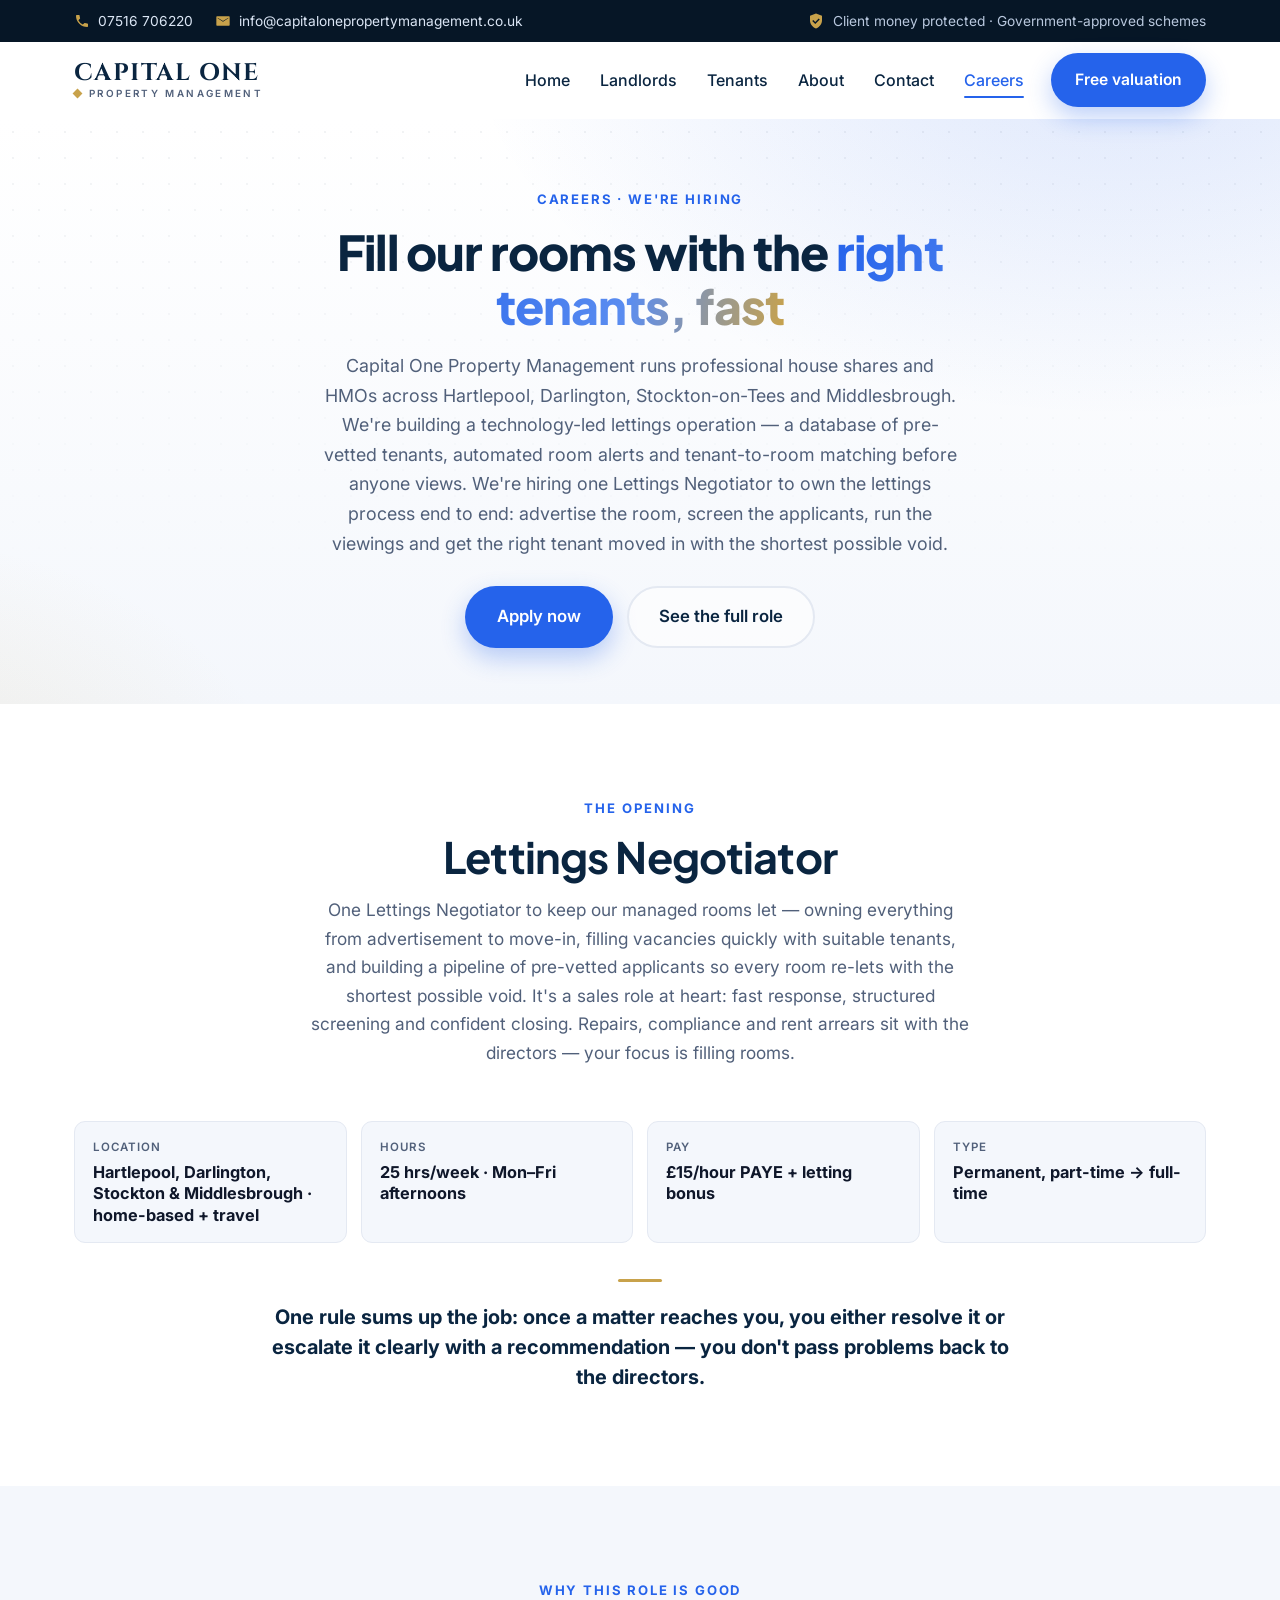
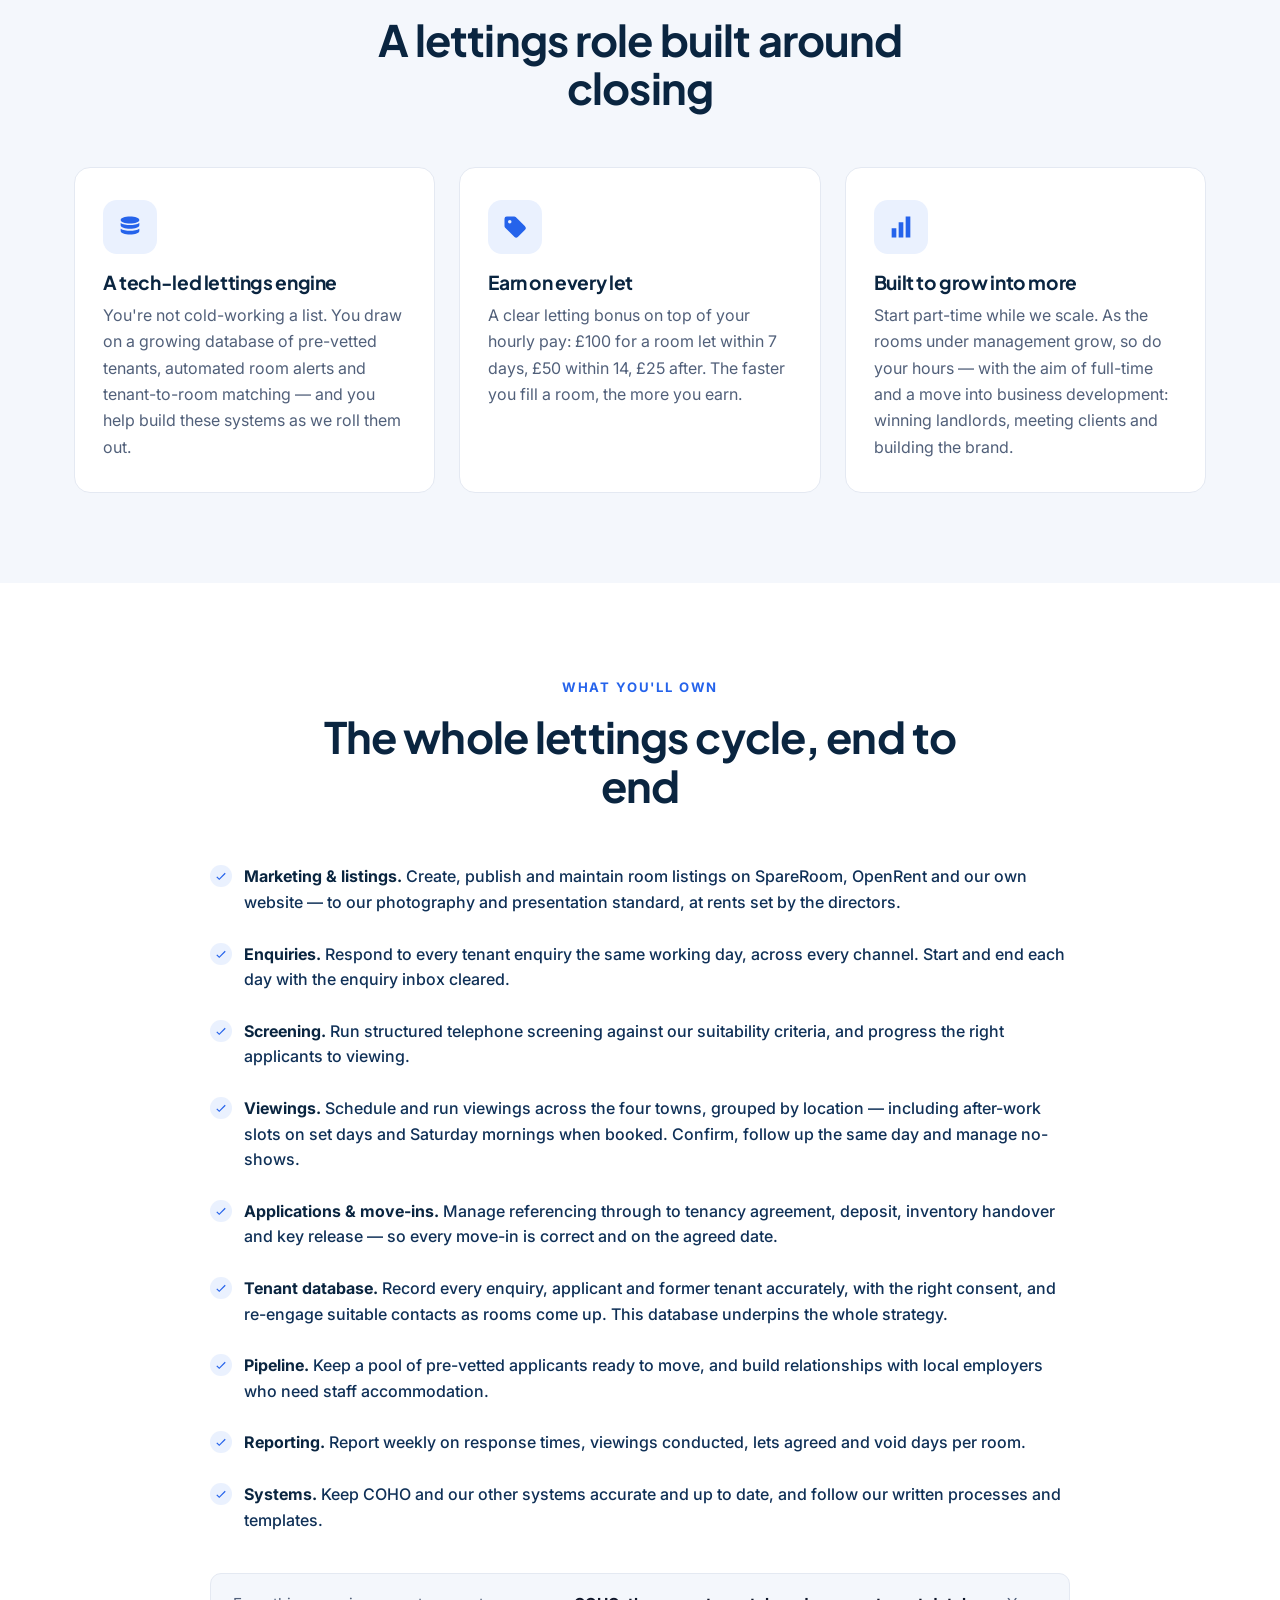
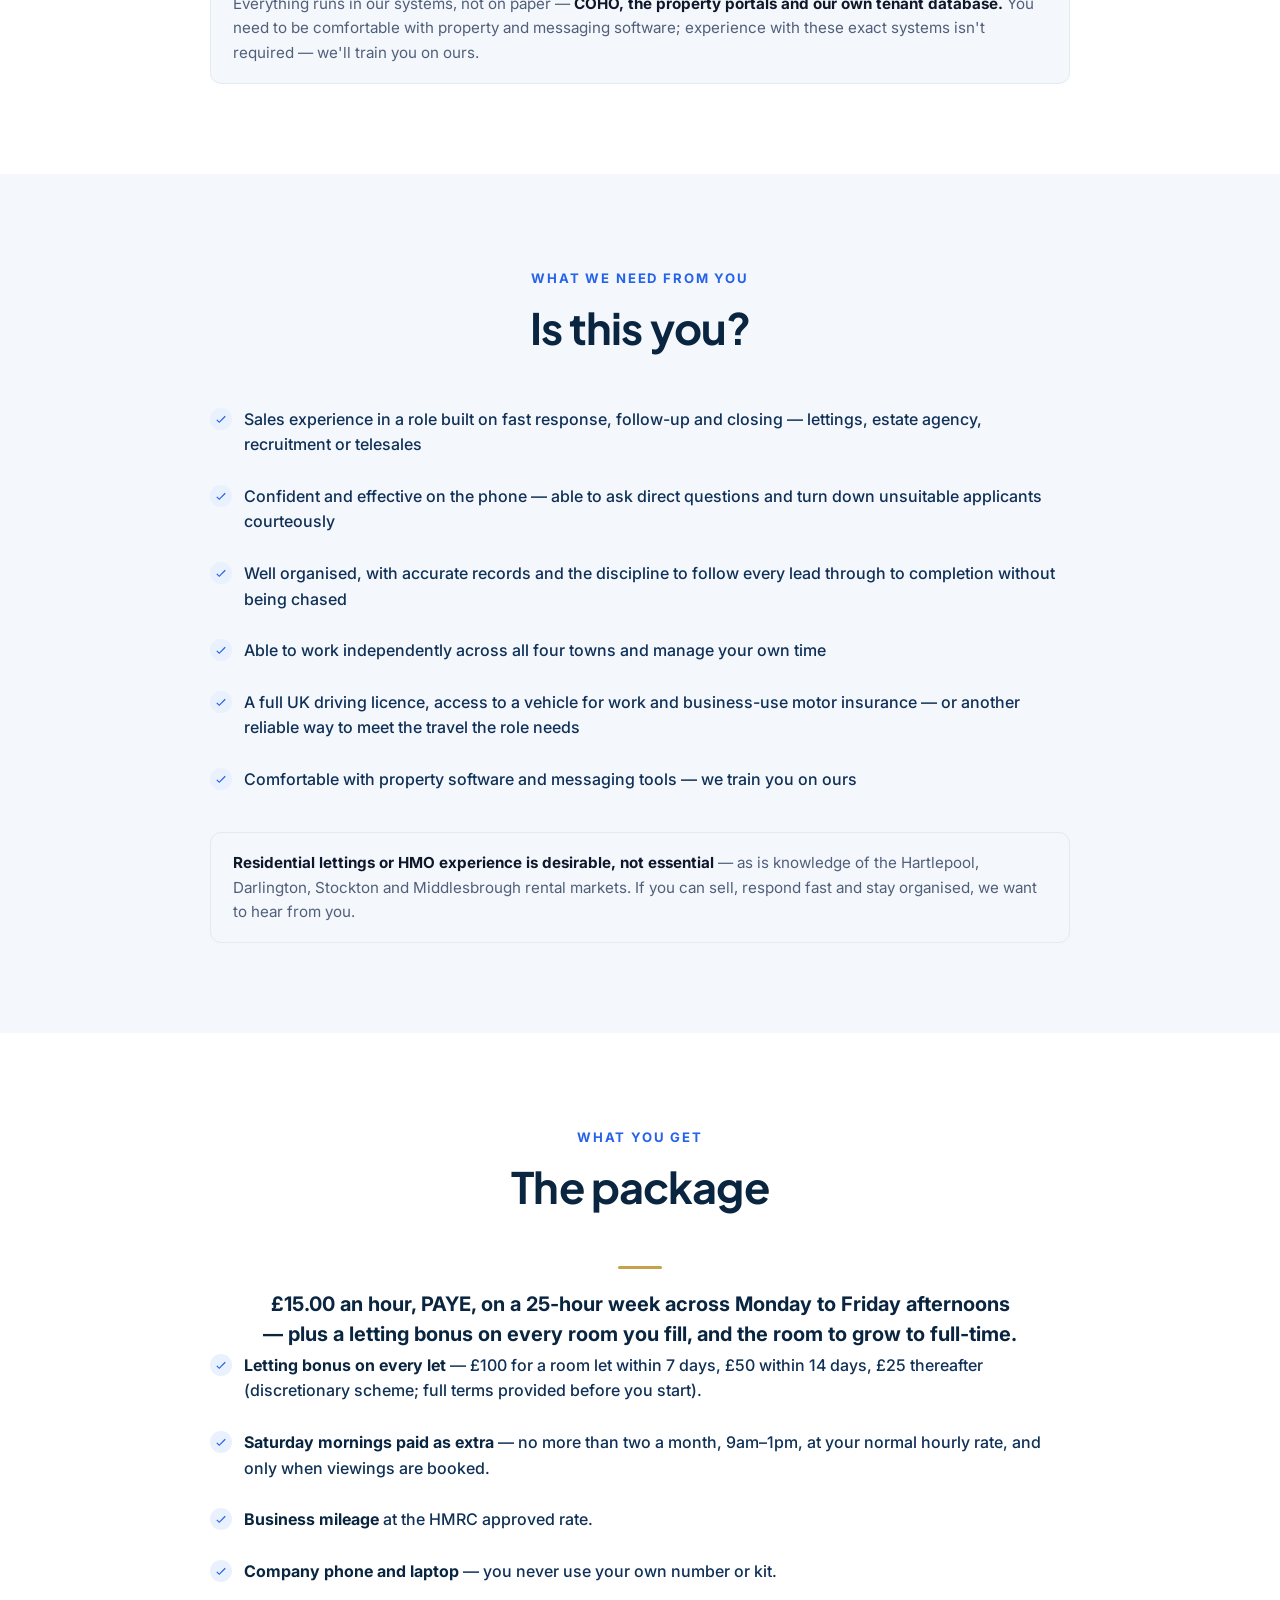
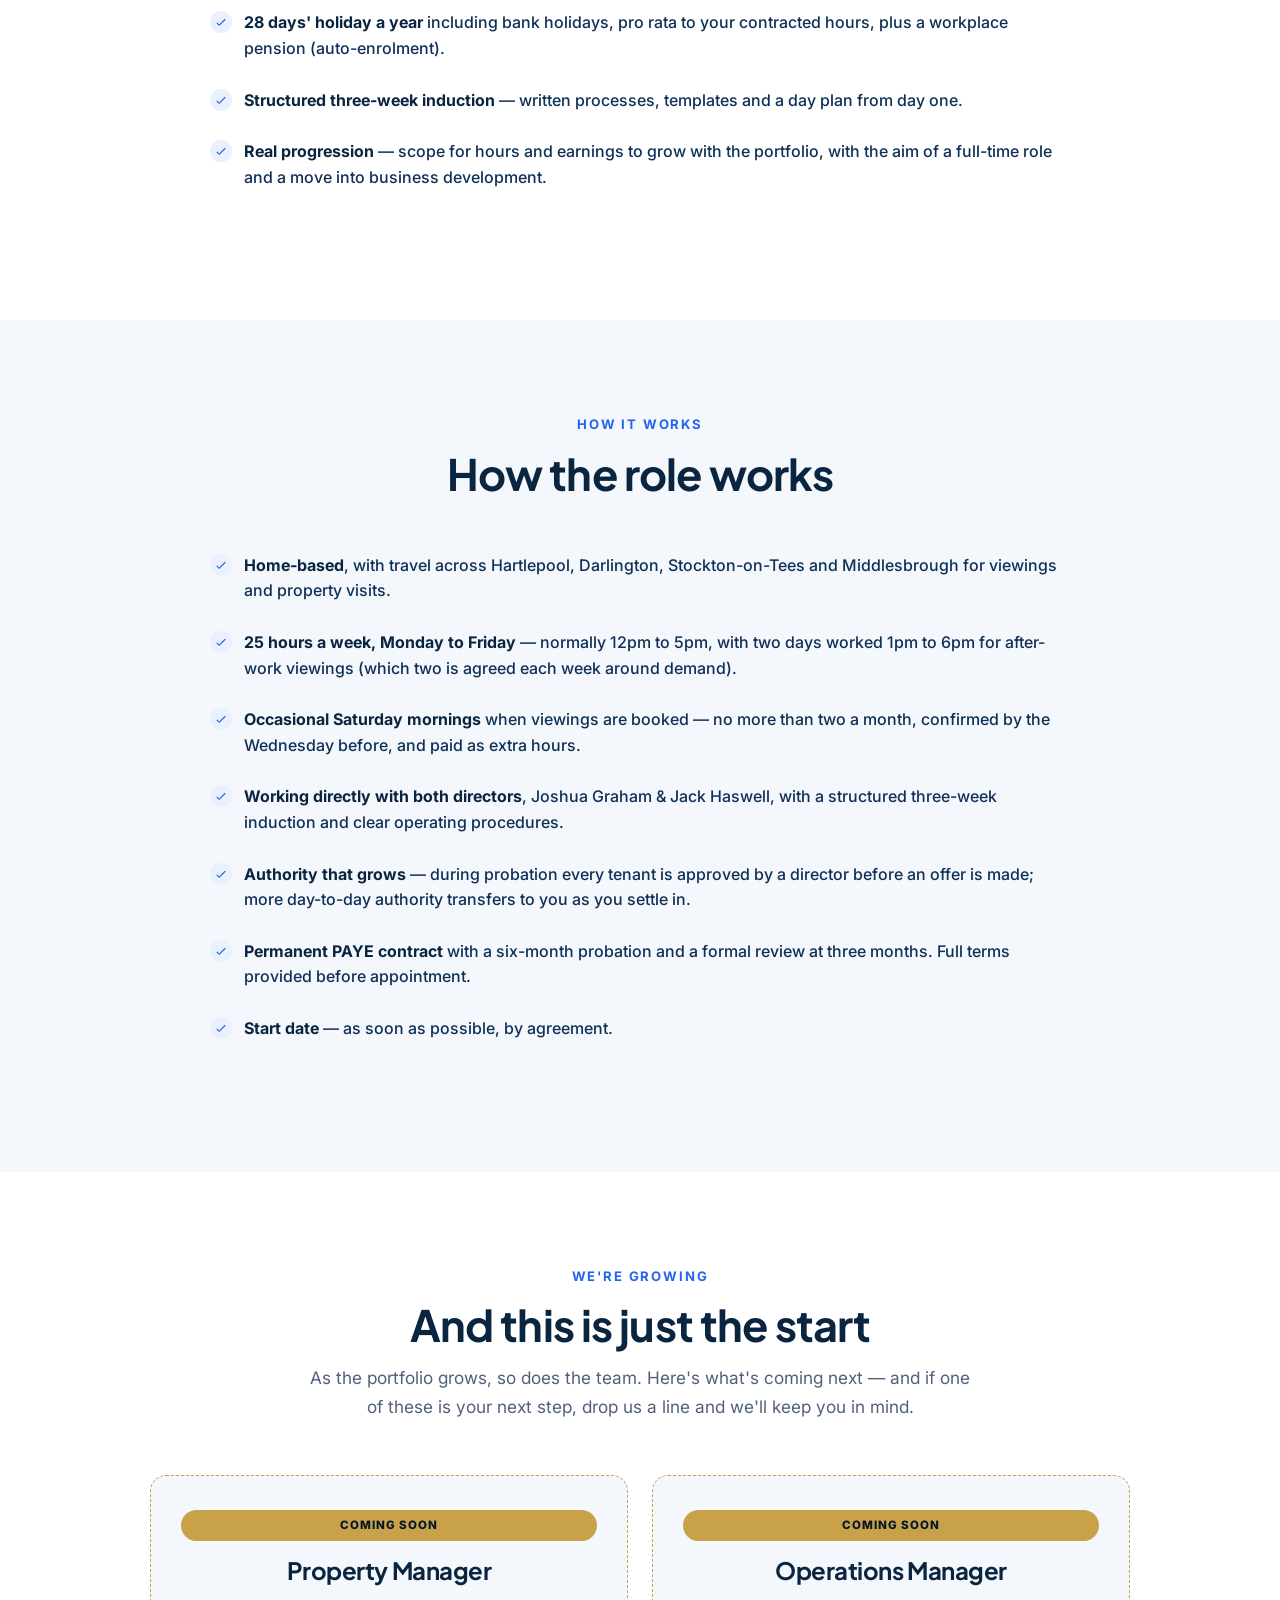
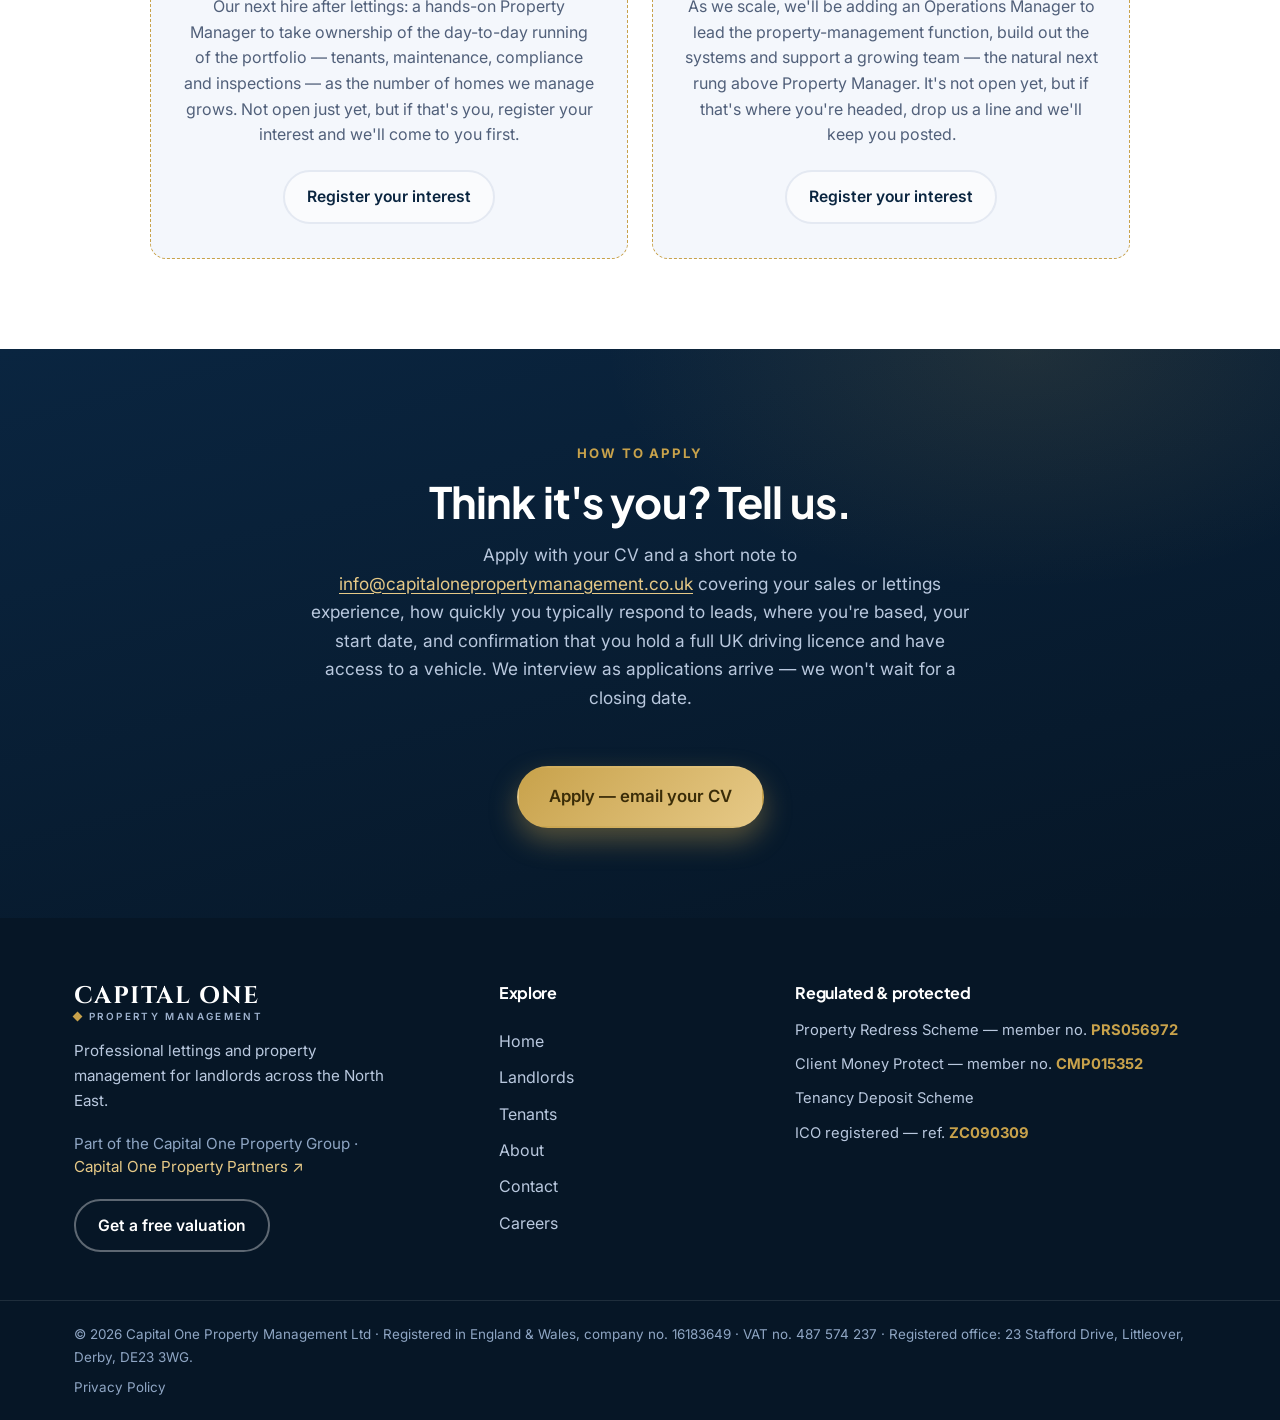
==== commit 47c1298e: "Careers: new Lettings Negotiator advert; move Property Manager to coming soon Rewrites the careers p" ====
--- a/careers.html
+++ b/careers.html
@@ -4,9 +4,9 @@
   <meta charset="UTF-8" />
   <meta name="viewport" content="width=device-width, initial-scale=1.0" />
   <title>Careers | Capital One Property Management</title>
-  <meta name="description" content="We're hiring a hands-on Property Manager for our residential portfolio across Darlington, Hartlepool and Teesside — HMOs, single lets and serviced accommodation. £14–£15/hour PAYE plus bonuses, 24 hours a week (Mon, Tue, Fri). Apply today." />
-  <meta property="og:title" content="Careers — Property Manager | Capital One Property Management" />
-  <meta property="og:description" content="Take ownership of a growing residential portfolio across Darlington, Hartlepool and Teesside. Real ownership, direct access to the directors, genuine progression." />
+  <meta name="description" content="We're hiring a Lettings Negotiator to keep our rooms let across Hartlepool, Darlington, Stockton-on-Tees and Middlesbrough. £15/hour PAYE plus a letting bonus on every let, 25 hours a week, home-based with local travel. Apply today." />
+  <meta property="og:title" content="Careers — Lettings Negotiator | Capital One Property Management" />
+  <meta property="og:description" content="Own our lettings end to end — advertise, screen, view and move tenants in. £15/hour PAYE plus letting bonuses, part-time growing to full-time. Hartlepool, Darlington, Stockton & Middlesbrough." />
   <meta property="og:type" content="website" />
   <meta property="og:locale" content="en_GB" />
   <link rel="icon" href="assets/img/favicon.svg" type="image/svg+xml" />
@@ -14,6 +14,14 @@
   <link rel="preconnect" href="https://fonts.gstatic.com" crossorigin />
   <link href="https://fonts.googleapis.com/css2?family=Cinzel:wght@600;700&family=Inter:wght@400;500;600;700&family=Plus+Jakarta+Sans:wght@600;700;800&display=swap" rel="stylesheet" />
   <link rel="stylesheet" href="assets/css/styles.css" />
+  <style>
+    /* Careers — two-up "coming soon" cards */
+    .comingsoon-grid { display: grid; grid-template-columns: 1fr 1fr; gap: 24px; max-width: 980px; margin: 0 auto; align-items: stretch; }
+    .comingsoon-grid .comingsoon { max-width: none; margin: 0; display: flex; flex-direction: column; }
+    .comingsoon-grid .comingsoon p { margin-bottom: 22px; }
+    .comingsoon-grid .comingsoon .btn { margin-top: auto; align-self: center; }
+    @media (max-width: 760px) { .comingsoon-grid { grid-template-columns: 1fr; } }
+  </style>
 </head>
 <body>
   <a class="skip-link" href="#main">Skip to content</a>
@@ -54,8 +62,8 @@
       <div class="hero__bg" aria-hidden="true"></div>
       <div class="container pagehero__inner reveal">
         <span class="eyebrow">Careers &middot; We're hiring</span>
-        <h1>Take ownership of a <span class="grad-text">growing property portfolio</span></h1>
-        <p>Capital One Property Management looks after HMOs, single lets and serviced accommodation across Darlington, Hartlepool and Teesside — our own properties and properties we manage for private landlords. We're growing our portfolio and the number of homes we manage, and we're hiring one hands-on Property Manager to take genuine ownership of the day-to-day running of it.</p>
+        <h1>Fill our rooms with the <span class="grad-text">right tenants, fast</span></h1>
+        <p>Capital One Property Management runs professional house shares and HMOs across Hartlepool, Darlington, Stockton-on-Tees and Middlesbrough. We're building a technology-led lettings operation — a database of pre-vetted tenants, automated room alerts and tenant-to-room matching before anyone views. We're hiring one Lettings Negotiator to own the lettings process end to end: advertise the room, screen the applicants, run the viewings and get the right tenant moved in with the shortest possible void.</p>
         <div class="pagehero__cta">
           <a href="#apply" class="btn btn--primary btn--lg">Apply now</a>
           <a href="#role" class="btn btn--ghost btn--lg">See the full role</a>
@@ -68,16 +76,16 @@
       <div class="container">
         <div class="section__head reveal">
           <span class="eyebrow">The opening</span>
-          <h2>Property Manager</h2>
-          <p>One hands-on Property Manager to take ownership of the day-to-day running of our residential portfolio — keeping properties let, tenants supported, maintenance moving and compliance on track. This is not a narrow admin role.</p>
+          <h2>Lettings Negotiator</h2>
+          <p>One Lettings Negotiator to keep our managed rooms let — owning everything from advertisement to move-in, filling vacancies quickly with suitable tenants, and building a pipeline of pre-vetted applicants so every room re-lets with the shortest possible void. It's a sales role at heart: fast response, structured screening and confident closing. Repairs, compliance and rent arrears sit with the directors — your focus is filling rooms.</p>
         </div>
         <dl class="jobfacts reveal">
-          <div><dt>Location</dt><dd>Darlington, Hartlepool &amp; Teesside · field-based</dd></div>
-          <div><dt>Hours</dt><dd>24 hrs/week · Mon, Tue &amp; Fri</dd></div>
-          <div><dt>Pay</dt><dd>£14–£15/hour PAYE + bonuses</dd></div>
+          <div><dt>Location</dt><dd>Hartlepool, Darlington, Stockton &amp; Middlesbrough · home-based + travel</dd></div>
+          <div><dt>Hours</dt><dd>25 hrs/week · Mon–Fri afternoons</dd></div>
+          <div><dt>Pay</dt><dd>£15/hour PAYE + letting bonus</dd></div>
           <div><dt>Type</dt><dd>Permanent, part-time → full-time</dd></div>
         </dl>
-        <div class="jobcallout reveal"><p>One rule sums up the job: once an issue reaches you, you either resolve it fully or escalate it clearly — you don't forward problems back to the directors.</p></div>
+        <div class="jobcallout reveal"><p>One rule sums up the job: once a matter reaches you, you either resolve it or escalate it clearly with a recommendation — you don't pass problems back to the directors.</p></div>
       </div>
     </section>
 
@@ -86,12 +94,12 @@
       <div class="container">
         <div class="section__head reveal">
           <span class="eyebrow">Why this role is good</span>
-          <h2>Not another cog in a branch</h2>
+          <h2>A lettings role built around closing</h2>
         </div>
         <div class="features">
-          <div class="feature reveal"><div class="feature__icon"><svg viewBox="0 0 24 24"><path d="M12 3 2 12h3v8h6v-6h2v6h6v-8h3z"/></svg></div><h3>A portfolio you can actually know</h3><p>If you're running 150 units for a branch, this is the opposite. You take ownership of a manageable portfolio and know every tenant, house and contractor by name.</p></div>
-          <div class="feature reveal"><div class="feature__icon"><svg viewBox="0 0 24 24"><path d="M12 12a5 5 0 1 0 0-10 5 5 0 0 0 0 10zm0 2c-5 0-9 2.5-9 5.5V22h18v-2.5c0-3-4-5.5-9-5.5z"/></svg></div><h3>Real autonomy, direct to the directors</h3><p>You make the day-to-day decisions inside clear procedures and authority limits. The directors focus on acquisitions and growth — the running of the portfolio is yours.</p></div>
-          <div class="feature reveal"><div class="feature__icon"><svg viewBox="0 0 24 24"><path d="M13 3a9 9 0 0 0-9 9H1l4 4 4-4H6a7 7 0 1 1 2 4.9l-1.5 1.5A9 9 0 1 0 13 3z"/></svg></div><h3>Built to grow with you</h3><p>Start part-time while the portfolio's still manageable. As you perform and it grows, so do your hours, earnings and responsibility — with the aim of full-time and helping build the wider team.</p></div>
+          <div class="feature reveal"><div class="feature__icon"><svg viewBox="0 0 24 24"><path d="M12 3c4.4 0 8 1.3 8 3s-3.6 3-8 3-8-1.3-8-3 3.6-3 8-3zm8 5.5v2c0 1.7-3.6 3-8 3s-8-1.3-8-3v-2c1.8 1.2 5 1.8 8 1.8s6.2-.6 8-1.8zm0 5v2c0 1.7-3.6 3-8 3s-8-1.3-8-3v-2c1.8 1.2 5 1.8 8 1.8s6.2-.6 8-1.8z"/></svg></div><h3>A tech-led lettings engine</h3><p>You're not cold-working a list. You draw on a growing database of pre-vetted tenants, automated room alerts and tenant-to-room matching — and you help build these systems as we roll them out.</p></div>
+          <div class="feature reveal"><div class="feature__icon"><svg viewBox="0 0 24 24"><path fill-rule="evenodd" d="M20.6 11.4 12.6 3.4A2 2 0 0 0 11.2 3H5a2 2 0 0 0-2 2v6.2a2 2 0 0 0 .6 1.4l8 8a2 2 0 0 0 2.8 0l6.2-6.2a2 2 0 0 0 0-2.8zM7.5 9A1.5 1.5 0 1 1 7.5 6a1.5 1.5 0 0 1 0 3z"/></svg></div><h3>Earn on every let</h3><p>A clear letting bonus on top of your hourly pay: £100 for a room let within 7 days, £50 within 14, £25 after. The faster you fill a room, the more you earn.</p></div>
+          <div class="feature reveal"><div class="feature__icon"><svg viewBox="0 0 24 24"><path d="M4 13h4v8H4v-8zm6-5h4v13h-4V8zm6-5h4v18h-4V3z"/></svg></div><h3>Built to grow into more</h3><p>Start part-time while we scale. As the rooms under management grow, so do your hours — with the aim of full-time and a move into business development: winning landlords, meeting clients and building the brand.</p></div>
         </div>
       </div>
     </section>
@@ -101,20 +109,20 @@
       <div class="container">
         <div class="section__head reveal">
           <span class="eyebrow">What you'll own</span>
-          <h2>The whole cycle, end to end</h2>
-        </div>
-        <ul class="ticklist joblist reveal">
-          <li><strong>Tenants.</strong> Day-to-day tenant and applicant communication — access, rent queries, house rules, first-stage complaints, and move-in and move-out communication.</li>
-          <li><strong>Re-lets.</strong> Listings, enquiries, applicant pre-screening, viewings, documentation and move-ins — keeping voids as short as possible.</li>
-          <li><strong>Maintenance.</strong> Triage repairs, coordinate approved contractors, arrange access, attend trade meetings, check completed work and keep tenants updated until jobs are closed.</li>
-          <li><strong>Rent &amp; arrears.</strong> Monitor missed payments, contact tenants promptly, manage agreed payment plans within policy and escalate serious cases.</li>
-          <li><strong>Compliance.</strong> Own the compliance calendar — keep certificates, licences, inspections and scheduled actions up to date.</li>
-          <li><strong>Inspections.</strong> Quarterly, with written reports, photographs and follow-up actions.</li>
-          <li><strong>Serviced accommodation.</strong> Coordinate changeovers, quality checks and room preparation. Cleaning is not part of the role.</li>
-          <li><strong>Records &amp; systems.</strong> Keep COHO and supporting systems accurate, including Inventory Base, SignWell, the property portals and Xero where required.</li>
-          <li><strong>Landlord support.</strong> Help with property updates and operational matters as your responsibility grows.</li>
-        </ul>
-        <div class="jobnote reveal">Everything's done in our systems, not on paper — <strong>COHO, Inventory Base, SignWell, the property portals and Xero.</strong> Experience with property software matters; experience with these exact systems doesn't — we'll train you on ours.</div>
+          <h2>The whole lettings cycle, end to end</h2>
+        </div>
+        <ul class="ticklist joblist reveal">
+          <li><strong>Marketing &amp; listings.</strong> Create, publish and maintain room listings on SpareRoom, OpenRent and our own website — to our photography and presentation standard, at rents set by the directors.</li>
+          <li><strong>Enquiries.</strong> Respond to every tenant enquiry the same working day, across every channel. Start and end each day with the enquiry inbox cleared.</li>
+          <li><strong>Screening.</strong> Run structured telephone screening against our suitability criteria, and progress the right applicants to viewing.</li>
+          <li><strong>Viewings.</strong> Schedule and run viewings across the four towns, grouped by location — including after-work slots on set days and Saturday mornings when booked. Confirm, follow up the same day and manage no-shows.</li>
+          <li><strong>Applications &amp; move-ins.</strong> Manage referencing through to tenancy agreement, deposit, inventory handover and key release — so every move-in is correct and on the agreed date.</li>
+          <li><strong>Tenant database.</strong> Record every enquiry, applicant and former tenant accurately, with the right consent, and re-engage suitable contacts as rooms come up. This database underpins the whole strategy.</li>
+          <li><strong>Pipeline.</strong> Keep a pool of pre-vetted applicants ready to move, and build relationships with local employers who need staff accommodation.</li>
+          <li><strong>Reporting.</strong> Report weekly on response times, viewings conducted, lets agreed and void days per room.</li>
+          <li><strong>Systems.</strong> Keep COHO and our other systems accurate and up to date, and follow our written processes and templates.</li>
+        </ul>
+        <div class="jobnote reveal">Everything runs in our systems, not on paper — <strong>COHO, the property portals and our own tenant database.</strong> You need to be comfortable with property and messaging software; experience with these exact systems isn't required — we'll train you on ours.</div>
       </div>
     </section>
 
@@ -126,15 +134,14 @@
           <h2>Is this you?</h2>
         </div>
         <ul class="ticklist joblist reveal">
-          <li>Experience in residential lettings or property management, and ready for more ownership</li>
-          <li>A strong practical understanding of tenants, maintenance, re-lets and compliance</li>
-          <li>Excellent organisation and follow-through — nothing needs chasing twice</li>
-          <li>Confidence prioritising urgent and routine work without constant direction</li>
-          <li>Clear written and verbal communication, and calm in difficult conversations</li>
-          <li>Confidence working independently across multiple properties</li>
-          <li>A full UK driving licence, your own vehicle and business-use motor insurance — the patch covers Darlington, Hartlepool and Teesside</li>
-        </ul>
-        <div class="jobnote reveal"><strong>HMO management experience is highly desirable but not essential</strong> — proven HMO experience qualifies for the upper end of the pay range. Experience with property software is useful, but it doesn't need to be our exact systems.</div>
+          <li>Sales experience in a role built on fast response, follow-up and closing — lettings, estate agency, recruitment or telesales</li>
+          <li>Confident and effective on the phone — able to ask direct questions and turn down unsuitable applicants courteously</li>
+          <li>Well organised, with accurate records and the discipline to follow every lead through to completion without being chased</li>
+          <li>Able to work independently across all four towns and manage your own time</li>
+          <li>A full UK driving licence, access to a vehicle for work and business-use motor insurance — or another reliable way to meet the travel the role needs</li>
+          <li>Comfortable with property software and messaging tools — we train you on ours</li>
+        </ul>
+        <div class="jobnote reveal"><strong>Residential lettings or HMO experience is desirable, not essential</strong> — as is knowledge of the Hartlepool, Darlington, Stockton and Middlesbrough rental markets. If you can sell, respond fast and stay organised, we want to hear from you.</div>
       </div>
     </section>
 
@@ -145,16 +152,15 @@
           <span class="eyebrow">What you get</span>
           <h2>The package</h2>
         </div>
-        <div class="jobcallout reveal"><p>£14 to £15 per hour PAYE depending on experience, plus bonuses — on a 24-hour week across Monday, Tuesday and Friday, with the room to grow to full-time.</p></div>
-        <ul class="ticklist joblist reveal">
-          <li><strong>£50 re-let bonus</strong> — for each completed re-let.</li>
-          <li><strong>£500 compliance bonus</strong> — subject to the defined criteria (pro rata where applicable).</li>
-          <li><strong>£30 per qualifying out-of-hours callout</strong>, on a shared rota. Routine messages wait until working hours — you're not on call 24/7.</li>
+        <div class="jobcallout reveal"><p>£15.00 an hour, PAYE, on a 25-hour week across Monday to Friday afternoons — plus a letting bonus on every room you fill, and the room to grow to full-time.</p></div>
+        <ul class="ticklist joblist reveal">
+          <li><strong>Letting bonus on every let</strong> — £100 for a room let within 7 days, £50 within 14 days, £25 thereafter (discretionary scheme; full terms provided before you start).</li>
+          <li><strong>Saturday mornings paid as extra</strong> — no more than two a month, 9am–1pm, at your normal hourly rate, and only when viewings are booked.</li>
           <li><strong>Business mileage</strong> at the HMRC approved rate.</li>
-          <li><strong>Company phone and laptop</strong>, so you never use your own number or kit.</li>
-          <li><strong>16.8 days holiday</strong> for the three-day pattern, including bank holidays as applicable, plus a workplace pension (subject to eligibility).</li>
-          <li><strong>Structured training and onboarding</strong>, with clear operating procedures from day one.</li>
-          <li><strong>Real progression</strong> — scope for hours, earnings and responsibility to grow with the portfolio, with the aim of a full-time role and the chance to help build the wider team.</li>
+          <li><strong>Company phone and laptop</strong> — you never use your own number or kit.</li>
+          <li><strong>28 days' holiday a year</strong> including bank holidays, pro rata to your contracted hours, plus a workplace pension (auto-enrolment).</li>
+          <li><strong>Structured three-week induction</strong> — written processes, templates and a day plan from day one.</li>
+          <li><strong>Real progression</strong> — scope for hours and earnings to grow with the portfolio, with the aim of a full-time role and a move into business development.</li>
         </ul>
       </div>
     </section>
@@ -167,11 +173,13 @@
           <h2>How the role works</h2>
         </div>
         <ul class="ticklist joblist reveal">
-          <li><strong>Field-based</strong> across Darlington, Hartlepool and Teesside, with admin done from home where appropriate.</li>
-          <li><strong>Monday, Tuesday and Friday</strong>, 8 hours a day — with reasonable flexibility by agreement around viewings, move-ins and contractor appointments.</li>
-          <li><strong>Working directly with both directors</strong>, Joshua Graham &amp; Jack Haswell, with structured onboarding and clear operating procedures.</li>
-          <li><strong>Authority that grows</strong> — during probation the directors keep closer oversight of repairs and key decisions; as you complete probation and competence sign-off, more day-to-day authority transfers to you.</li>
-          <li><strong>Permanent PAYE contract</strong> with a three-month probation period. Full terms provided before appointment.</li>
+          <li><strong>Home-based</strong>, with travel across Hartlepool, Darlington, Stockton-on-Tees and Middlesbrough for viewings and property visits.</li>
+          <li><strong>25 hours a week, Monday to Friday</strong> — normally 12pm to 5pm, with two days worked 1pm to 6pm for after-work viewings (which two is agreed each week around demand).</li>
+          <li><strong>Occasional Saturday mornings</strong> when viewings are booked — no more than two a month, confirmed by the Wednesday before, and paid as extra hours.</li>
+          <li><strong>Working directly with both directors</strong>, Joshua Graham &amp; Jack Haswell, with a structured three-week induction and clear operating procedures.</li>
+          <li><strong>Authority that grows</strong> — during probation every tenant is approved by a director before an offer is made; more day-to-day authority transfers to you as you settle in.</li>
+          <li><strong>Permanent PAYE contract</strong> with a six-month probation and a formal review at three months. Full terms provided before appointment.</li>
+          <li><strong>Start date</strong> — as soon as possible, by agreement.</li>
         </ul>
       </div>
     </section>
@@ -182,13 +190,21 @@
         <div class="section__head reveal">
           <span class="eyebrow">We're growing</span>
           <h2>And this is just the start</h2>
-          <p>As the portfolio grows, so does the team. Here's what's on the horizon — and if it sounds like your next step, get in touch and we'll keep you in mind.</p>
-        </div>
-        <div class="comingsoon reveal">
-          <span class="comingsoon__flag">Coming soon</span>
-          <h3>Operations Manager</h3>
-          <p>As we scale, we'll be adding an Operations Manager to lead the property-management function, build out the systems and support a growing team — the natural next rung above Property Manager. It's not open yet, but if that's where you're headed, drop us a line and we'll keep you posted.</p>
-          <a href="mailto:info@capitalonepropertymanagement.co.uk?subject=Operations%20Manager%20%E2%80%94%20register%20interest" class="btn btn--ghost">Register your interest</a>
+          <p>As the portfolio grows, so does the team. Here's what's coming next — and if one of these is your next step, drop us a line and we'll keep you in mind.</p>
+        </div>
+        <div class="comingsoon-grid reveal">
+          <div class="comingsoon">
+            <span class="comingsoon__flag">Coming soon</span>
+            <h3>Property Manager</h3>
+            <p>Our next hire after lettings: a hands-on Property Manager to take ownership of the day-to-day running of the portfolio — tenants, maintenance, compliance and inspections — as the number of homes we manage grows. Not open just yet, but if that's you, register your interest and we'll come to you first.</p>
+            <a href="mailto:info@capitalonepropertymanagement.co.uk?subject=Property%20Manager%20%E2%80%94%20register%20interest" class="btn btn--ghost">Register your interest</a>
+          </div>
+          <div class="comingsoon">
+            <span class="comingsoon__flag">Coming soon</span>
+            <h3>Operations Manager</h3>
+            <p>As we scale, we'll be adding an Operations Manager to lead the property-management function, build out the systems and support a growing team — the natural next rung above Property Manager. It's not open yet, but if that's where you're headed, drop us a line and we'll keep you posted.</p>
+            <a href="mailto:info@capitalonepropertymanagement.co.uk?subject=Operations%20Manager%20%E2%80%94%20register%20interest" class="btn btn--ghost">Register your interest</a>
+          </div>
         </div>
       </div>
     </section>
@@ -199,10 +215,10 @@
         <div class="section__head section__head--light reveal">
           <span class="eyebrow eyebrow--gold">How to apply</span>
           <h2>Think it's you? Tell us.</h2>
-          <p>Apply with your CV and a short note to <a href="mailto:info@capitalonepropertymanagement.co.uk?subject=Property%20Manager%20application">info@capitalonepropertymanagement.co.uk</a> covering your current or most recent property management or lettings experience, whether you've managed HMOs, where you're based, your start date, and confirmation that you hold a full UK driving licence and have your own vehicle. Interviews run as applications arrive — we won't wait for a closing date.</p>
+          <p>Apply with your CV and a short note to <a href="mailto:info@capitalonepropertymanagement.co.uk?subject=Lettings%20Negotiator%20application">info@capitalonepropertymanagement.co.uk</a> covering your sales or lettings experience, how quickly you typically respond to leads, where you're based, your start date, and confirmation that you hold a full UK driving licence and have access to a vehicle. We interview as applications arrive — we won't wait for a closing date.</p>
         </div>
         <div class="section__cta reveal">
-          <a href="mailto:info@capitalonepropertymanagement.co.uk?subject=Property%20Manager%20application" class="btn btn--gold btn--lg">Apply — email your CV</a>
+          <a href="mailto:info@capitalonepropertymanagement.co.uk?subject=Lettings%20Negotiator%20application" class="btn btn--gold btn--lg">Apply — email your CV</a>
         </div>
       </div>
     </section>
@@ -239,7 +255,7 @@
   </footer>
 
   <button class="totop" id="toTop" aria-label="Back to top"><svg viewBox="0 0 24 24"><path d="M12 8l-6 6 1.4 1.4L12 10.8l4.6 4.6L18 14z"/></svg></button>
-  <a href="#apply" class="floatcta" aria-label="Apply for the Property Manager role">Apply now</a>
+  <a href="#apply" class="floatcta" aria-label="Apply for the Lettings Negotiator role">Apply now</a>
   <script src="assets/js/script.js" defer></script>
   <!-- Cloudflare Web Analytics --><script type='module' src='https://static.cloudflareinsights.com/beacon.min.js' data-cf-beacon='{"token": "6f27f453384b4929b04c7656e45aa6ba"}'></script><!-- End Cloudflare Web Analytics -->
 </body>
